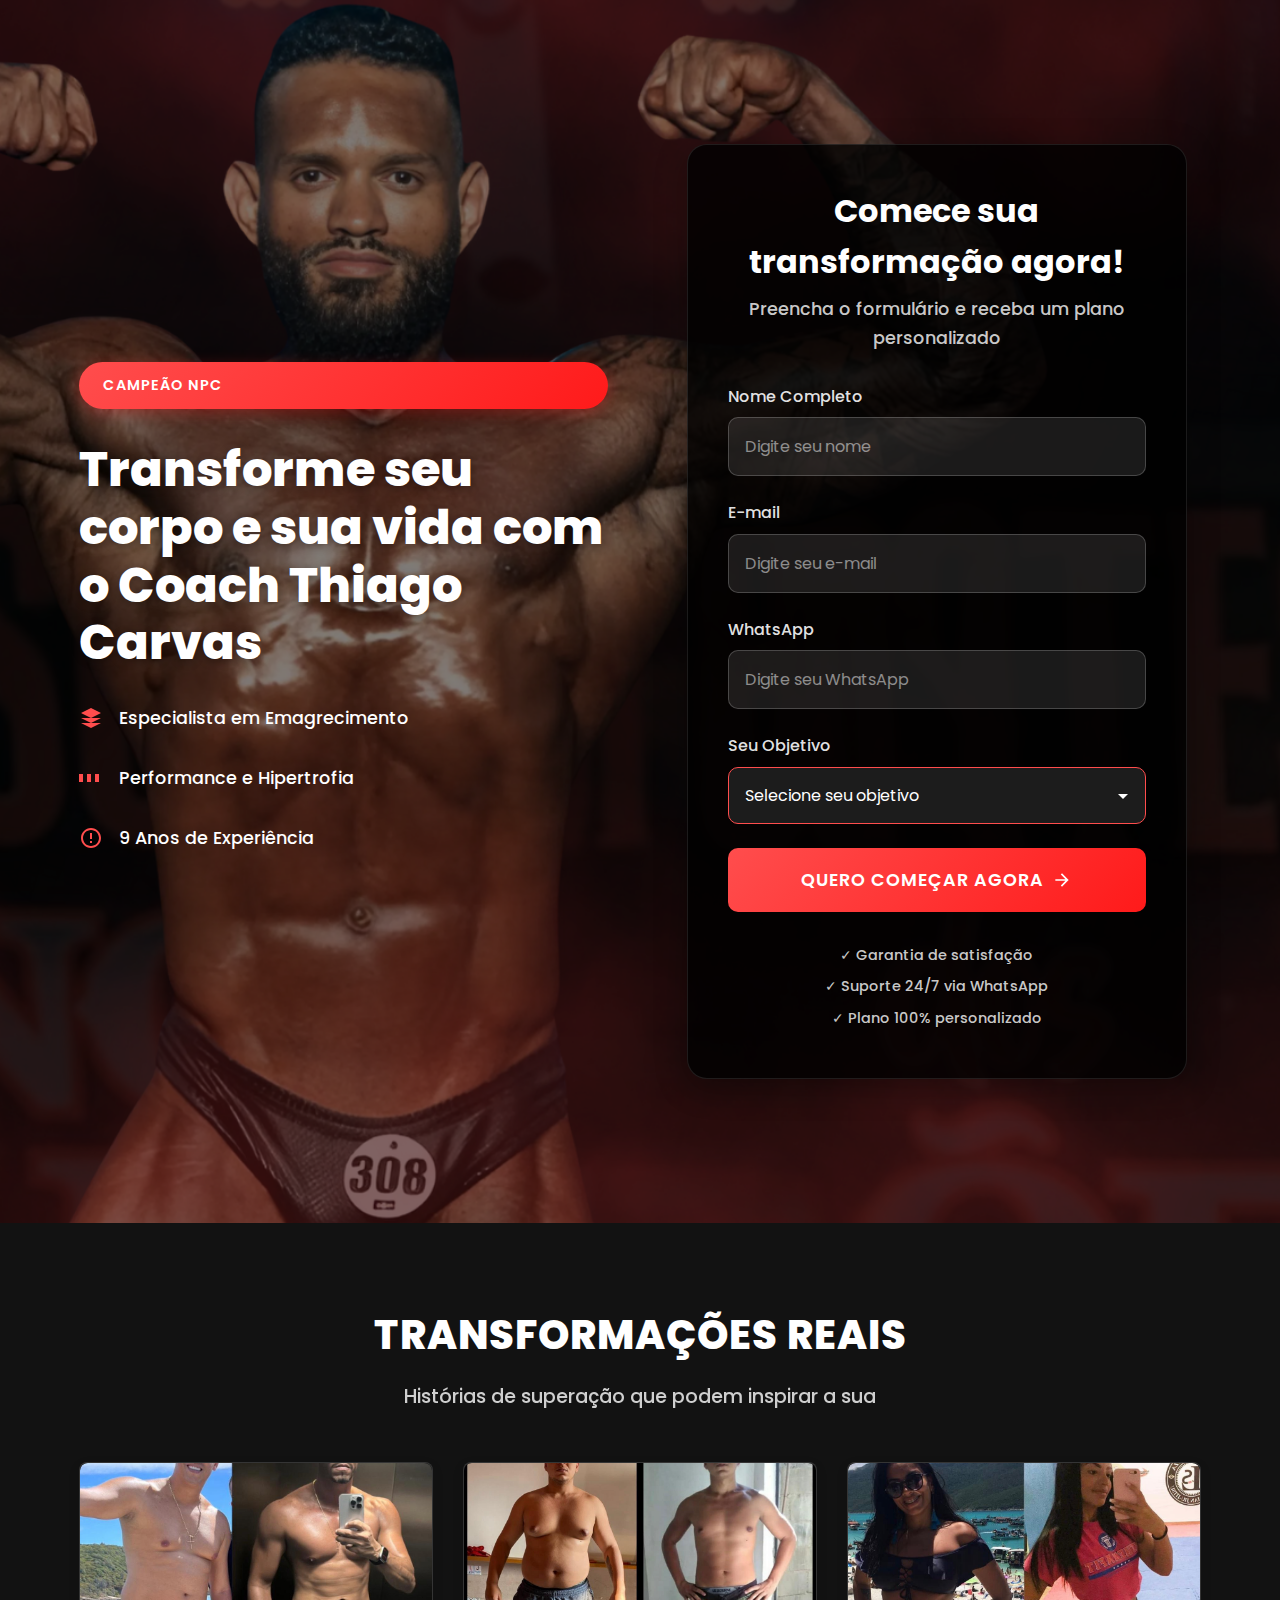
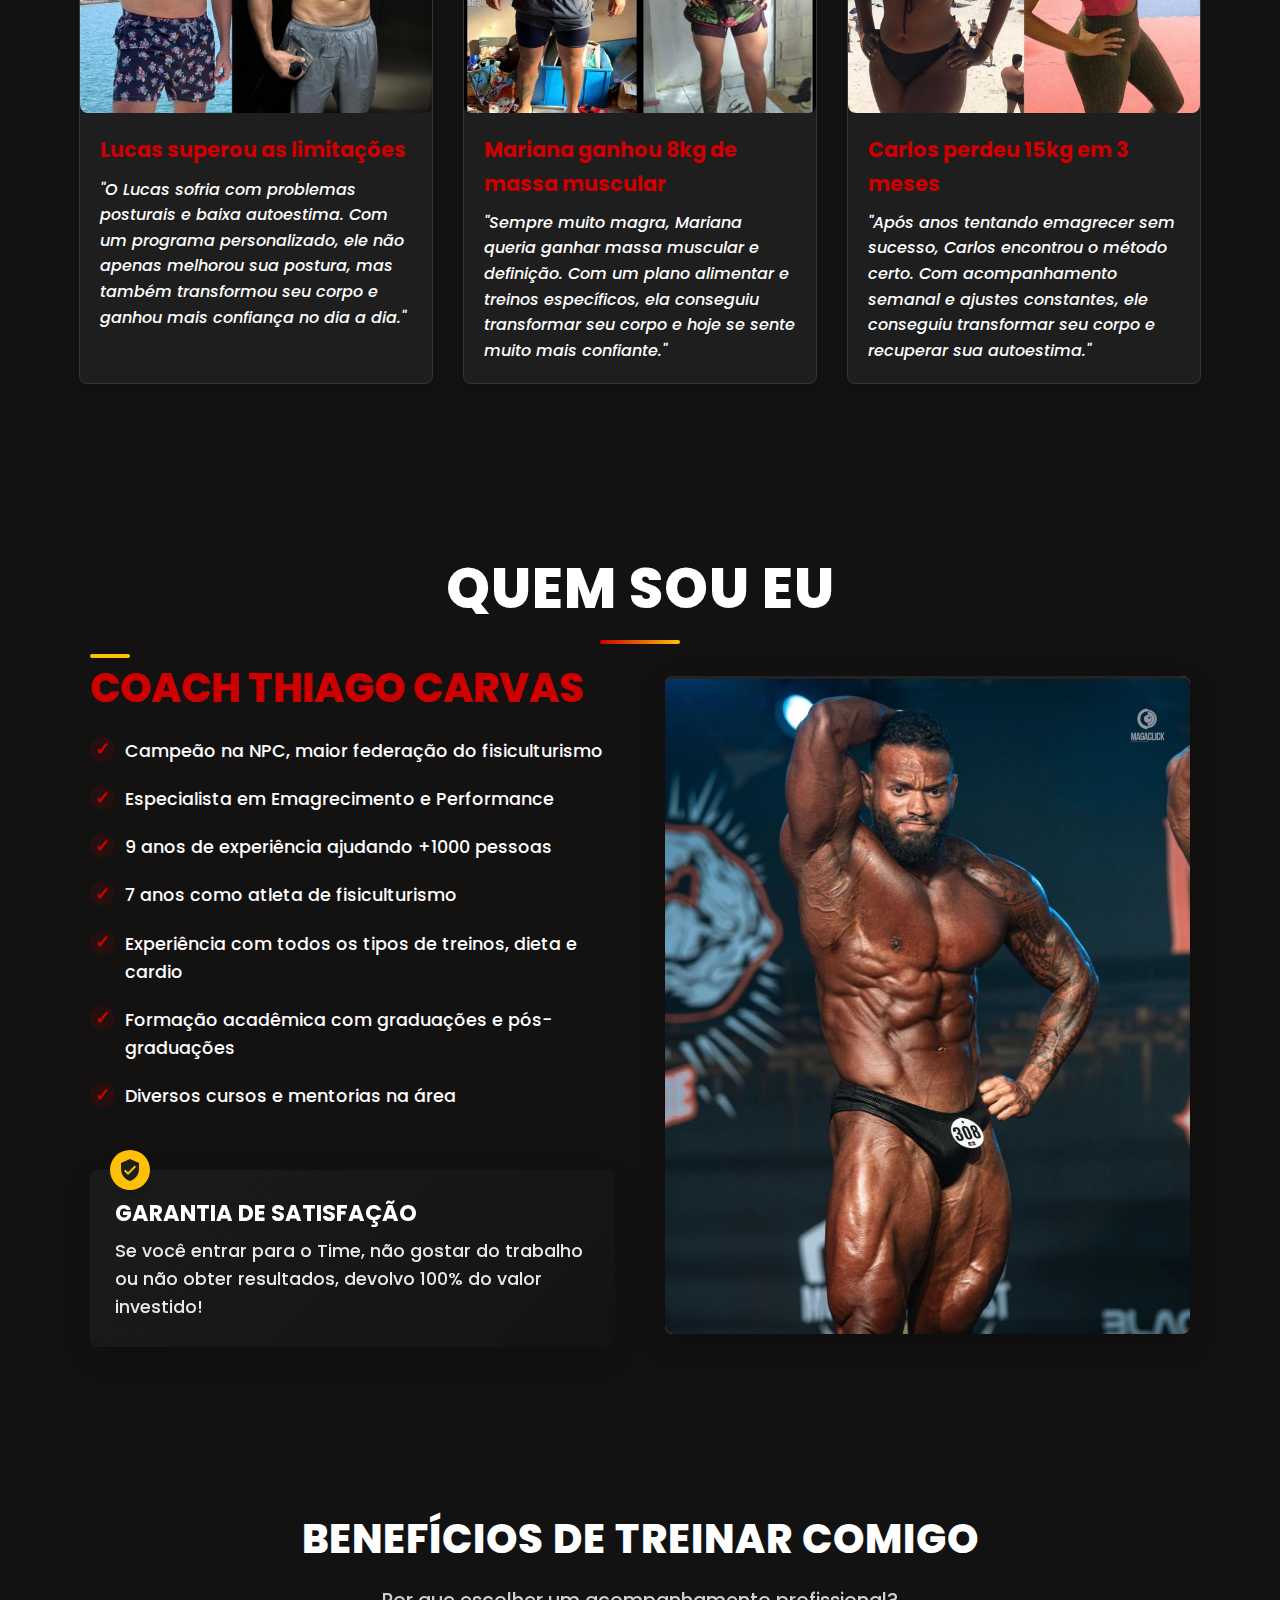
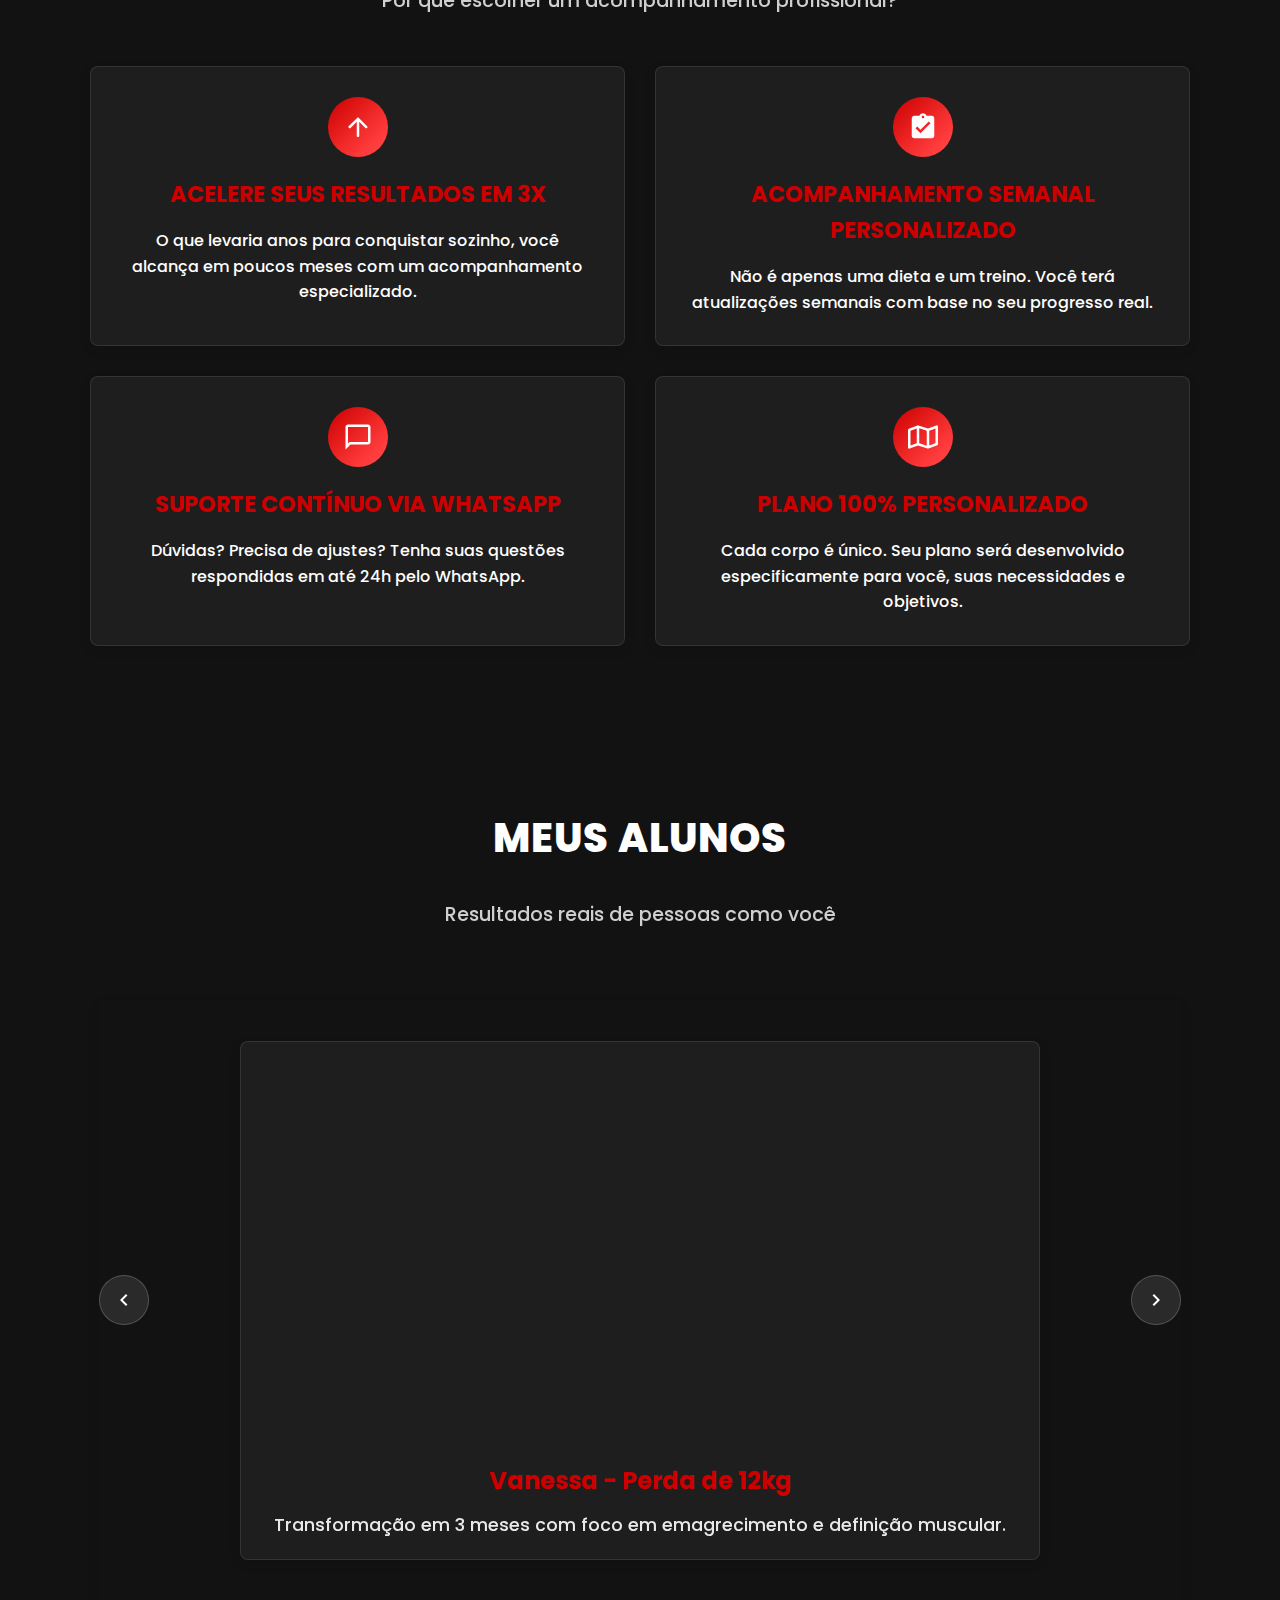
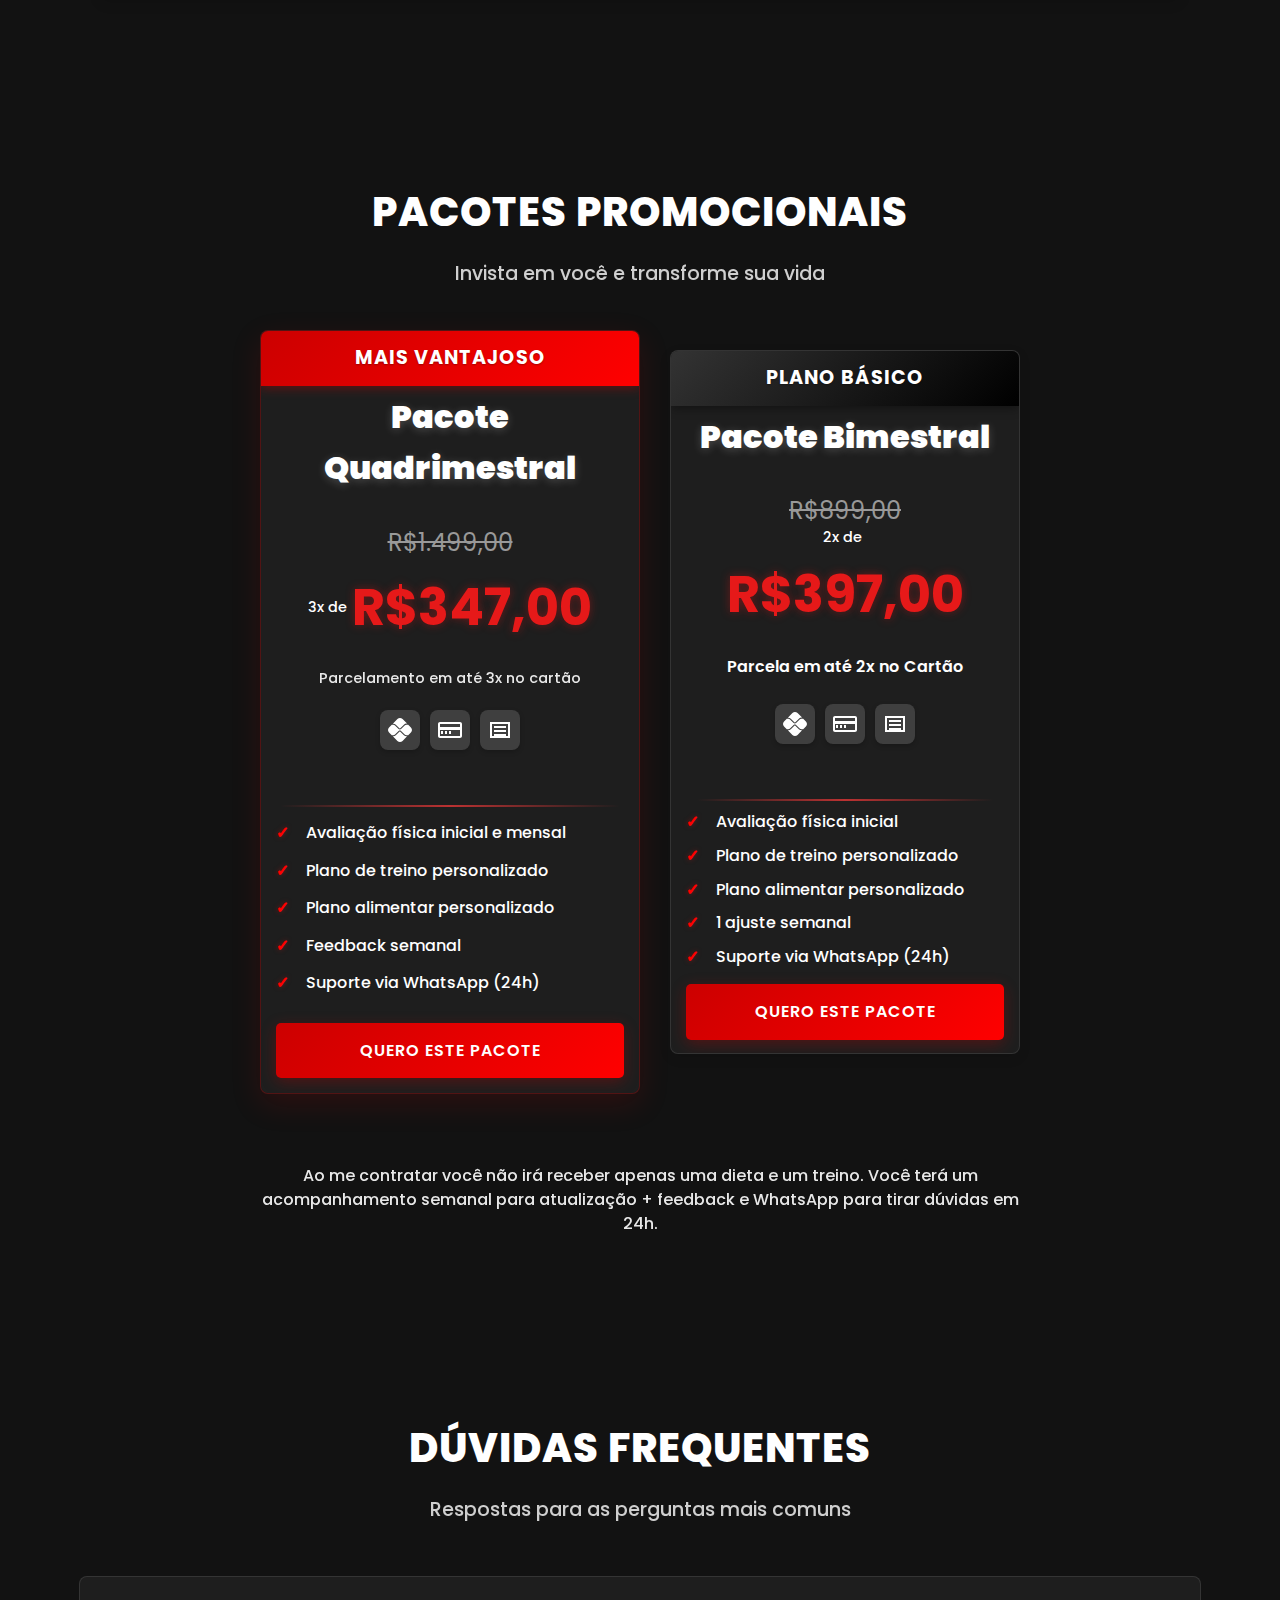
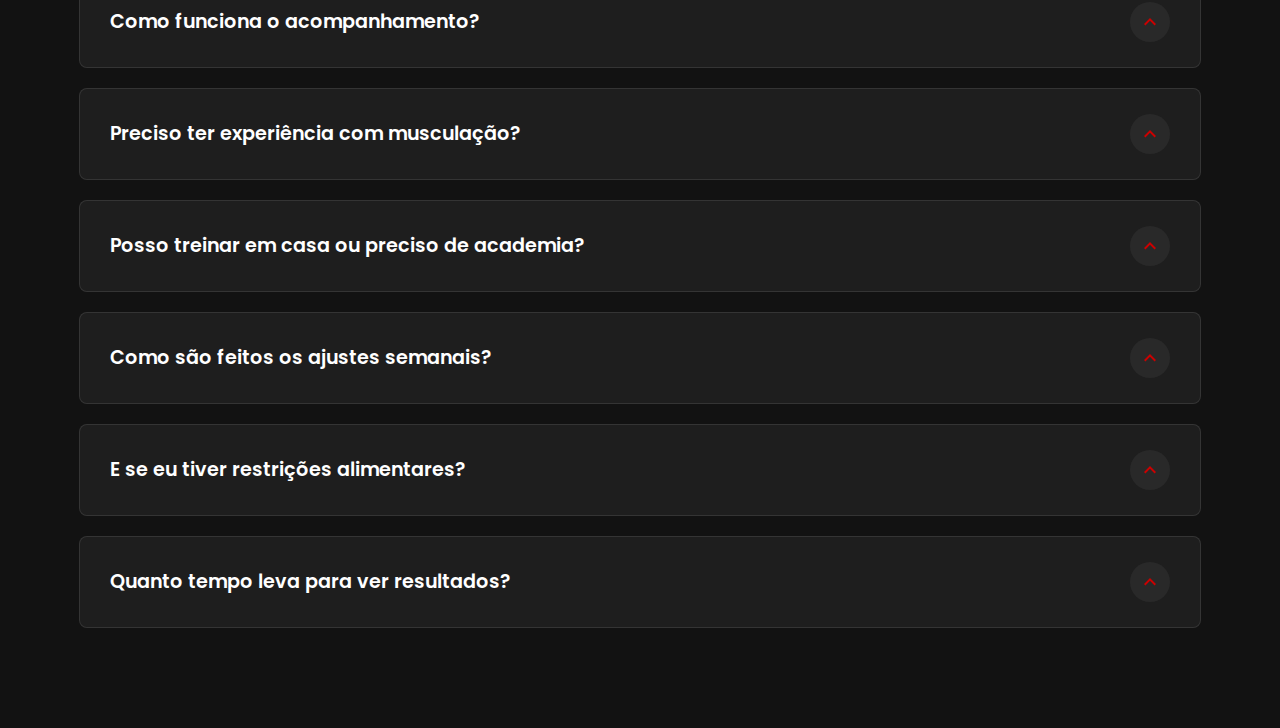
==== index.html @ 88c05992 "site v1" ====
<!DOCTYPE html>
<html lang="pt-BR">
<!-- No head do documento -->
<head>
    <meta charset="UTF-8">
    <meta name="viewport" content="width=device-width, initial-scale=1.0">
    <title>Coach Thiago Carvas - Especialista em Emagrecimento e Performance</title>
    
    <!-- Estilos CSS -->
    <link rel="stylesheet" href="styles/reset.css">
    <link rel="stylesheet" href="styles/global.css">
    <link rel="stylesheet" href="styles/animations.css">
    <link rel="stylesheet" href="styles/banner.css">
    <link rel="stylesheet" href="styles/dores.css">
    <link rel="stylesheet" href="styles/quem-sou.css">
    <link rel="stylesheet" href="styles/beneficios.css">
    <link rel="stylesheet" href="styles/alunos.css">
    <link rel="stylesheet" href="styles/pacotes.css">
    <link rel="stylesheet" href="styles/preco.css">
    <link rel="stylesheet" href="styles/duvidas.css">
    <link rel="stylesheet" href="styles/transformacoes.css">
    
    <!-- Fontes -->
    <link rel="preconnect" href="https://fonts.googleapis.com">
    <link rel="preconnect" href="https://fonts.gstatic.com" crossorigin>
    <link href="https://fonts.googleapis.com/css2?family=Poppins:wght@300;400;500;600;700;800&family=Montserrat:wght@300;400;500;600;700;800&display=swap" rel="stylesheet">
    
    <link rel="preconnect" href="https://fonts.googleapis.com">
    <link rel="preconnect" href="https://fonts.gstatic.com" crossorigin>
    <link href="https://fonts.googleapis.com/css2?family=Montserrat:wght@300;400;500;600;700;800&display=swap" rel="stylesheet">
</head>
<body>
    <!-- Seção Banner -->
    <section id="banner" class="section-banner">
        <div class="banner-overlay"></div>
        <div class="container">
            <div class="banner-content">
                <div class="banner-text">
                    <div class="banner-badge">
                        <span>CAMPEÃO NPC</span>
                    </div>
                    <h1>Transforme seu corpo e sua vida com o Coach Thiago Carvas</h1>
                    <div class="banner-features">
                        <div class="feature-item">
                            <svg xmlns="http://www.w3.org/2000/svg" viewBox="0 0 24 24" fill="currentColor">
                                <path d="M12 2L2 7l10 5 10-5-10-5zM2 17l10 5 10-5M2 12l10 5 10-5"/>
                            </svg>
                            <span>Especialista em Emagrecimento</span>
                        </div>
                        <div class="feature-item">
                            <svg xmlns="http://www.w3.org/2000/svg" viewBox="0 0 24 24" fill="currentColor">
                                <path d="M20 12h-4V8h4v4zm0 4h-4v-4h4v4zm-8-8H8v4h4V8zm0 4H8v4h4v-4zM4 8H0v4h4V8zm0 4H0v4h4v-4z"/>
                            </svg>
                            <span>Performance e Hipertrofia</span>
                        </div>
                        <div class="feature-item">
                            <svg xmlns="http://www.w3.org/2000/svg" viewBox="0 0 24 24" fill="currentColor">
                                <path d="M12 2C6.48 2 2 6.48 2 12s4.48 10 10 10 10-4.48 10-10S17.52 2 12 2zm0 18c-4.41 0-8-3.59-8-8s3.59-8 8-8 8 3.59 8 8-3.59 8-8 8zm-1-13h2v6h-2zm0 8h2v2h-2z"/>
                            </svg>
                            <span>9 Anos de Experiência</span>
                        </div>
                    </div>
                </div>
                <div class="banner-form-container">
                    <div class="banner-form">
                        <div class="form-header">
                            <h2>Comece sua transformação agora!</h2>
                            <p>Preencha o formulário e receba um plano personalizado</p>
                        </div>
                        <form id="lead-form" action="#" method="POST">
                            <div class="form-group">
                                <label for="nome">Nome Completo</label>
                                <input type="text" id="nome" name="nome" placeholder="Digite seu nome" required>
                            </div>
                            <div class="form-group">
                                <label for="email">E-mail</label>
                                <input type="email" id="email" name="email" placeholder="Digite seu e-mail" required>
                            </div>
                            <div class="form-group">
                                <label for="whatsapp">WhatsApp</label>
                                <input type="tel" id="whatsapp" name="whatsapp" placeholder="Digite seu WhatsApp" required>
                            </div>
                            <div class="form-group">
                                <label for="objetivo">Seu Objetivo</label>
                                <select id="objetivo" name="objetivo" required>
                                    <option value="" disabled selected>Selecione seu objetivo</option>
                                    <option value="emagrecimento">Emagrecimento</option>
                                    <option value="hipertrofia">Hipertrofia</option>
                                    <option value="performance">Performance</option>
                                    <option value="saude">Saúde e bem-estar</option>
                                </select>
                            </div>
                            <button type="submit" class="btn-primary">
                                <span>QUERO COMEÇAR AGORA</span>
                                <svg xmlns="http://www.w3.org/2000/svg" viewBox="0 0 24 24" fill="currentColor">
                                    <path d="M12 4l-1.41 1.41L16.17 11H4v2h12.17l-5.58 5.59L12 20l8-8z"/>
                                </svg>
                            </button>
                        </form>
                        <div class="form-footer">
                            <p>✓ Garantia de satisfação</p>
                            <p>✓ Suporte 24/7 via WhatsApp</p>
                            <p>✓ Plano 100% personalizado</p>
                        </div>
                    </div>
                </div>
            </div>
        </div>
    </section>
    <!-- Seção Dores e Desejos -->
    <section id="dores" class="section-dores">
        <div class="container">
            <h2 class="section-title">Transformações Reais</h2>
            <p class="section-subtitle">Histórias de superação que podem inspirar a sua</p>
            
            <div class="historias-container">
                <div class="historia-card">
                    <div class="historia-imagens">
                        <img src="assets/images/aluno-4.jpg" alt="Transformação de aluno" class="img-antes-depois">
                    </div>
                    <div class="historia-texto">
                        <h3>Lucas superou as limitações</h3>
                        <p>"O Lucas sofria com problemas posturais e baixa autoestima. Com um programa personalizado, ele não apenas melhorou sua postura, mas também transformou seu corpo e ganhou mais confiança no dia a dia."</p>
                    </div>
                </div>
                
                <div class="historia-card">
                    <div class="historia-imagens">
                        <img src="assets/images/aluno-5.jpg" alt="Transformação de aluno" class="img-antes-depois">
                    </div>
                    <div class="historia-texto">
                        <h3>Mariana ganhou 8kg de massa muscular</h3>
                        <p>"Sempre muito magra, Mariana queria ganhar massa muscular e definição. Com um plano alimentar e treinos específicos, ela conseguiu transformar seu corpo e hoje se sente muito mais confiante."</p>
                    </div>
                </div>
                
                <div class="historia-card">
                    <div class="historia-imagens">
                        <img src="assets/images/aluno-1.jpg" alt="Transformação de aluno" class="img-antes-depois">
                    </div>
                    <div class="historia-texto">
                        <h3>Carlos perdeu 15kg em 3 meses</h3>
                        <p>"Após anos tentando emagrecer sem sucesso, Carlos encontrou o método certo. Com acompanhamento semanal e ajustes constantes, ele conseguiu transformar seu corpo e recuperar sua autoestima."</p>
                    </div>
                </div>
            </div>
        </div>
    </section>

    <!-- Seção Quem Sou Eu -->
    <section id="quem-sou" class="section-quem-sou">
        <div class="container">
            <h2 class="section-title">Quem Sou Eu</h2>
            <div class="quem-sou-content">
                <div class="quem-sou-texto">
                    <h3>Coach Thiago Carvas</h3>
                    <ul class="credentials-list">
                        <li>Campeão na NPC, maior federação do fisiculturismo</li>
                        <li>Especialista em Emagrecimento e Performance</li>
                        <li>9 anos de experiência ajudando +1000 pessoas</li>
                        <li>7 anos como atleta de fisiculturismo</li>
                        <li>Experiência com todos os tipos de treinos, dieta e cardio</li>
                        <li>Formação acadêmica com graduações e pós-graduações</li>
                        <li>Diversos cursos e mentorias na área</li>
                    </ul>
                    <div class="garantia">
                        <div class="garantia-icon">
                            <svg xmlns="http://www.w3.org/2000/svg" viewBox="0 0 24 24">
                                <path d="M12 1L3 5v6c0 5.55 3.84 10.74 9 12 5.16-1.26 9-6.45 9-12V5l-9-4zm-2 16l-4-4 1.41-1.41L10 14.17l6.59-6.59L18 9l-8 8z"/>
                            </svg>
                        </div>
                        <h3>Garantia de Satisfação</h3>
                        <p>Se você entrar para o Time, não gostar do trabalho ou não obter resultados, devolvo 100% do valor investido!</p>
                    </div>
                </div>
                <div class="quem-sou-imagem">
                    <img src="assets/images/coach-thiago.jpg" alt="Coach Thiago Carvas">
                </div>
            </div>
        </div>
    </section>

    <!-- Seção Benefícios -->
    <section id="beneficios" class="section-beneficios">
        <div class="container">
            <h2 class="section-title">Benefícios de Treinar Comigo</h2>
            <p class="section-subtitle">Por que escolher um acompanhamento profissional?</p>
            
            <div class="beneficios-container">
                <div class="beneficio-card">
                    <div class="beneficio-icon">
                        <svg xmlns="http://www.w3.org/2000/svg" viewBox="0 0 24 24" fill="currentColor">
                            <path d="M13 19V7.83l4.88 4.88c.39.39 1.03.39 1.42 0 .39-.39.39-1.02 0-1.41l-6.59-6.59c-.39-.39-1.02-.39-1.41 0l-6.6 6.58c-.39-.39-.39 1.02 0 1.41.39.39 1.02.39 1.41 0L11 7.83V19c0 .55.45 1 1 1s1-.45 1-1z"/>
                        </svg>
                    </div>
                    <h3>Acelere seus Resultados em 3x</h3>
                    <p>O que levaria anos para conquistar sozinho, você alcança em poucos meses com um acompanhamento especializado.</p>
                </div>
                
                <div class="beneficio-card">
                    <div class="beneficio-icon">
                        <svg xmlns="http://www.w3.org/2000/svg" viewBox="0 0 24 24" fill="currentColor">
                            <path d="M19 3h-4.18C14.4 1.84 13.3 1 12 1s-2.4.84-2.82 2H5c-1.1 0-2 .9-2 2v14c0 1.1.9 2 2 2h14c1.1 0 2-.9 2-2V5c0-1.1-.9-2-2-2zm-7 0c.55 0 1 .45 1 1s-.45 1-1 1-1-.45-1-1 .45-1 1-1zm-2 14l-4-4 1.41-1.41L10 14.17l6.59-6.59L18 9l-8 8z"/>
                        </svg>
                    </div>
                    <h3>Acompanhamento Semanal Personalizado</h3>
                    <p>Não é apenas uma dieta e um treino. Você terá atualizações semanais com base no seu progresso real.</p>
                </div>
                
                <div class="beneficio-card">
                    <div class="beneficio-icon">
                        <svg xmlns="http://www.w3.org/2000/svg" viewBox="0 0 24 24" fill="currentColor">
                            <path d="M20 2H4c-1.1 0-2 .9-2 2v18l4-4h14c1.1 0 2-.9 2-2V4c0-1.1-.9-2-2-2zm0 14H5.17L4 17.17V4h16v12z"/>
                        </svg>
                    </div>
                    <h3>Suporte Contínuo via WhatsApp</h3>
                    <p>Dúvidas? Precisa de ajustes? Tenha suas questões respondidas em até 24h pelo WhatsApp.</p>
                </div>
                
                <div class="beneficio-card">

                    <div class="beneficio-icon">
                        <svg xmlns="http://www.w3.org/2000/svg" viewBox="0 0 576 512" fill="currentColor">
                            <path d="M565.6 36.2C572.1 40.7 576 48.1 576 56l0 336c0 10-6.2 18.9-15.5 22.4l-168 64c-5.2 2-10.9 2.1-16.1 .3L192.5 417.5l-160 61c-7.4 2.8-15.7 1.8-22.2-2.7S0 463.9 0 456L0 120c0-10 6.1-18.9 15.5-22.4l168-64c5.2-2 10.9-2.1 16.1-.3L383.5 94.5l160-61c7.4-2.8 15.7-1.8 22.2 2.7zM48 136.5l0 284.6 120-45.7 0-284.6L48 136.5zM360 422.7l0-285.4-144-48 0 285.4 144 48zm48-1.5l120-45.7 0-284.6L408 136.5l0 284.6z"/>
                        </svg>
                    </div>
                    <h3>Plano 100% Personalizado</h3>
                    <p>Cada corpo é único. Seu plano será desenvolvido especificamente para você, suas necessidades e objetivos.</p>
                </div>
            </div>
        </div>
    </section>

    <!-- Seção Meus Alunos (Carrossel) -->
    <section id="alunos" class="section-alunos">
        <div class="container">
            <h2 class="section-title">Meus Alunos</h2>
            <p class="section-subtitle">Resultados reais de pessoas como você</p>
            
            <div class="carousel-container">
                <div class="carousel-wrapper">
                    <div class="carousel-track" id="carousel-track">
                        <!-- Slides do carrossel -->
                        <div class="carousel-slide">
                            <div class="transformation-card">
                                <img src="assets/images/antesdepois01.jpg" alt="Antes e depois de aluno" loading="lazy" draggable="false">
                                <div class="transformation-details">
                                    <h3>Vanessa - Perda de 12kg</h3>
                                    <p>Transformação em 3 meses com foco em emagrecimento e definição muscular.</p>
                                </div>
                            </div>
                        </div>
                        <div class="carousel-slide">
                            <div class="transformation-card">
                                <img src="assets/images/antesdepois02.jpg" alt="Antes e depois de aluno" loading="lazy" draggable="false">
                                <div class="transformation-details">
                                    <h3>Carlos - Ganho de massa</h3>
                                    <p>Ganho de 5kg de massa muscular e redução de percentual de gordura em 4 meses.</p>
                                </div>
                            </div>
                        </div>
                        <div class="carousel-slide">
                            <div class="transformation-card">
                                <img src="assets/images/antesdepois04.jpg" alt="Antes e depois de aluno" loading="lazy" draggable="false">
                                <div class="transformation-details">
                                    <h3>Mariana - Definição</h3>
                                    <p>Foco em definição muscular e melhora de performance em 3 meses de treino.</p>
                                </div>
                            </div>
                        </div>
                        <div class="carousel-slide">
                            <div class="transformation-card">
                                <img src="assets/images/antesdepois07.jpg" alt="Antes e depois de aluno" loading="lazy" draggable="false">
                                <div class="transformation-details">
                                    <h3>João - Emagrecimento</h3>
                                    <p>Perda de 15kg e melhora significativa na qualidade de vida em 5 meses.</p>
                                </div>
                            </div>
                        </div>
                        <div class="carousel-slide">
                            <div class="transformation-card">
                                <img src="assets/images/antesdepois08.jpg" alt="Antes e depois de aluno" loading="lazy" draggable="false">
                                <div class="transformation-details">
                                    <h3>Patricia - Hipertrofia</h3>
                                    <p>Ganho de 8kg de massa muscular e transformação corporal em 6 meses.</p>
                                </div>
                            </div>
                        </div>
                        <div class="carousel-slide">
                            <div class="transformation-card">
                                <img src="assets/images/antesdepois10.jpg" alt="Antes e depois de aluno" loading="lazy" draggable="false">
                                <div class="transformation-details">
                                    <h3>Roberto - Tonificação</h3>
                                    <p>Tonificação muscular e perda de 7% de gordura corporal em 4 meses.</p>
                                </div>
                            </div>
                        </div>
                    </div>
                </div>
                <div class="carousel-controls">
                    <button id="prev-btn" class="carousel-btn prev-btn" aria-label="Slide anterior">
                        <svg xmlns="http://www.w3.org/2000/svg" viewBox="0 0 24 24" fill="currentColor">
                            <path d="M15.41 7.41L14 6l-6 6 6 6 1.41-1.41L10.83 12z"/>
                        </svg>
                    </button>
                    <button id="next-btn" class="carousel-btn next-btn" aria-label="Próximo slide">
                        <svg xmlns="http://www.w3.org/2000/svg" viewBox="0 0 24 24" fill="currentColor">
                            <path d="M10 6L8.59 7.41 13.17 12l-4.58 4.59L10 18l6-6z"/>
                        </svg>
                    </button>
                </div>
            </div>
        </div>
    </section>

    <!-- Seção Pacotes Promocionais -->
    <section id="pacotes" class="section-pacotes">
        <div class="container">
            <h2 class="section-title">Pacotes Promocionais</h2>
            <p class="section-subtitle">Invista em você e transforme sua vida</p>
            <div class="pacotes-container">
                <div class="pacote-card mensal">
                    <div class="pacote-tag basico">PLANO BÁSICO</div>
                    <div class="pacote-header">
                        <h3>Pacote Bimestral</h3>
                        <div class="pacote-preco">
                            <span class="preco-antigo">R$899,00</span>
                            <div class="preco-parcela-prefixo">2x de</div>
                            <span class="preco-atual">R$397,00</span>
                            <span class="somente-vista">Parcela em até 2x no Cartão</span>
                            <div class="pagamento-opcoes">
                                <div class="pagamento-icone" title="PIX">
                                    <svg xmlns="http://www.w3.org/2000/svg" viewBox="0 0 512 512" width="24" height="24" fill="#ffffff">
                                        <path d="M242.4 292.5C247.8 287.1 257.1 287.1 262.5 292.5L339.5 369.5C353.7 383.7 372.6 391.5 392.6 391.5H407.7L310.6 488.6C280.3 518.1 231.1 518.1 200.8 488.6L103.3 391.2H112.6C132.6 391.2 151.5 383.4 165.7 369.2L242.4 292.5zM262.5 218.9C256.1 224.4 247.9 224.5 242.4 218.9L165.7 142.2C151.5 127.1 132.6 120.2 112.6 120.2H103.3L200.7 22.8C231.1-7.6 280.3-7.6 310.6 22.8L407.8 119.9H392.6C372.6 119.9 353.7 127.7 339.5 141.9L262.5 218.9zM112.6 142.7C126.4 142.7 139.1 148.3 149.7 158.1L226.4 234.8C233.6 241.1 243 245.6 252.5 245.6C261.9 245.6 271.3 241.1 278.5 234.8L355.5 157.8C365.3 148.1 378.8 142.5 392.6 142.5H430.3L488.6 200.8C518.9 231.1 518.9 280.3 488.6 310.6L430.3 368.9H392.6C378.8 368.9 365.3 363.3 355.5 353.5L278.5 276.5C264.6 262.6 240.3 262.6 226.4 276.6L149.7 353.2C139.1 363 126.4 368.6 112.6 368.6H80.8L22.8 310.6C-7.6 280.3-7.6 231.1 22.8 200.8L80.8 142.7H112.6z"/>
                                    </svg>
                                </div>
                                <div class="pagamento-icone" title="Cartão de Crédito">
                                    <svg xmlns="http://www.w3.org/2000/svg" viewBox="0 0 24 24" width="24" height="24" fill="#ffffff">
                                        <path d="M22 4H2C0.9 4 0 4.9 0 6V18C0 19.1 0.9 20 2 20H22C23.1 20 24 19.1 24 18V6C24 4.9 23.1 4 22 4ZM22 18H2V12H22V18ZM22 9H2V6H22V9Z"/>
                                        <rect x="3" y="13" width="2" height="3"/>
                                        <rect x="7" y="13" width="2" height="3"/>
                                        <rect x="11" y="13" width="2" height="3"/>
                                    </svg>
                                </div>
                                <div class="pagamento-icone" title="Boleto">
                                    <svg xmlns="http://www.w3.org/2000/svg" viewBox="0 0 24 24" width="24" height="24" fill="#ffffff">
                                        <path d="M2 4v16h20V4H2zm18 14H4V6h16v12zM6 8v2h12V8H6zm0 4v2h12v-2H6zm0 4v2h12v-2H6z"/>
                                    </svg>
                                </div>
                            </div>
                        </div>
                    </div>
                    <div class="pacote-content">
                        <!-- Removendo a seção duplicada de ícones de pagamento -->
                        
                        <ul class="pacote-beneficios">
                            <li>Avaliação física inicial</li>
                            <li>Plano de treino personalizado</li>
                            <li>Plano alimentar personalizado</li>
                            <li>1 ajuste semanal</li>
                            <li>Suporte via WhatsApp (24h)</li>
                        </ul>
                        <a href="#banner" class="btn btn-trimestral">QUERO ESTE PACOTE</a>
                    </div>
                </div>
                <div class="pacote-card destaque">
                    <div class="pacote-tag">Mais vantajoso</div>
                    <div class="pacote-header">
                        <h3>Pacote Quadrimestral</h3>
                        <div class="pacote-preco">
                            <span class="preco-antigo">R$1.499,00</span>
                            <div class="preco-atual-container">
                                <div class="preco-parcela-prefixo">3x de</div>
                                <span class="preco-atual">R$347,00</span>
                            </div>
                            <span class="parcelamento">Parcelamento em até 3x no cartão</span>
                            <div class="pagamento-opcoes">
                                <div class="pagamento-icone" title="PIX">
                                    <svg xmlns="http://www.w3.org/2000/svg" viewBox="0 0 512 512" width="24" height="24" fill="#ffffff">
                                        <path d="M242.4 292.5C247.8 287.1 257.1 287.1 262.5 292.5L339.5 369.5C353.7 383.7 372.6 391.5 392.6 391.5H407.7L310.6 488.6C280.3 518.1 231.1 518.1 200.8 488.6L103.3 391.2H112.6C132.6 391.2 151.5 383.4 165.7 369.2L242.4 292.5zM262.5 218.9C256.1 224.4 247.9 224.5 242.4 218.9L165.7 142.2C151.5 127.1 132.6 120.2 112.6 120.2H103.3L200.7 22.8C231.1-7.6 280.3-7.6 310.6 22.8L407.8 119.9H392.6C372.6 119.9 353.7 127.7 339.5 141.9L262.5 218.9zM112.6 142.7C126.4 142.7 139.1 148.3 149.7 158.1L226.4 234.8C233.6 241.1 243 245.6 252.5 245.6C261.9 245.6 271.3 241.1 278.5 234.8L355.5 157.8C365.3 148.1 378.8 142.5 392.6 142.5H430.3L488.6 200.8C518.9 231.1 518.9 280.3 488.6 310.6L430.3 368.9H392.6C378.8 368.9 365.3 363.3 355.5 353.5L278.5 276.5C264.6 262.6 240.3 262.6 226.4 276.6L149.7 353.2C139.1 363 126.4 368.6 112.6 368.6H80.8L22.8 310.6C-7.6 280.3-7.6 231.1 22.8 200.8L80.8 142.7H112.6z"/>
                                    </svg>
                                </div>
                                <div class="pagamento-icone" title="Cartão de Crédito">
                                    <svg xmlns="http://www.w3.org/2000/svg" viewBox="0 0 24 24" width="24" height="24" fill="#ffffff">
                                        <path d="M22 4H2C0.9 4 0 4.9 0 6V18C0 19.1 0.9 20 2 20H22C23.1 20 24 19.1 24 18V6C24 4.9 23.1 4 22 4ZM22 18H2V12H22V18ZM22 9H2V6H22V9Z"/>
                                        <rect x="3" y="13" width="2" height="3"/>
                                        <rect x="7" y="13" width="2" height="3"/>
                                        <rect x="11" y="13" width="2" height="3"/>
                                    </svg>
                                </div>
                                <div class="pagamento-icone" title="Boleto">
                                    <svg xmlns="http://www.w3.org/2000/svg" viewBox="0 0 24 24" width="24" height="24" fill="#ffffff">
                                        <path d="M2 4v16h20V4H2zm18 14H4V6h16v12zM6 8v2h12V8H6zm0 4v2h12v-2H6zm0 4v2h12v-2H6z"/>
                                    </svg>
                                </div>
                            </div>
                        </div>
                    </div>
                    <div class="pacote-content">
                        <ul class="pacote-beneficios">
                            <li>Avaliação física inicial e mensal</li>
                            <li>Plano de treino personalizado</li>
                            <li>Plano alimentar personalizado</li>
                            <li>Feedback semanal</li>
                            <li>Suporte via WhatsApp (24h)</li>
                        </ul>
                        <a href="#banner" class="btn btn-trimestral">QUERO ESTE PACOTE</a>
                    </div>
                </div>
            </div>
            <div class="pacote-info">
                <p>Ao me contratar você não irá receber apenas uma dieta e um treino. Você terá um acompanhamento semanal para atualização + feedback e WhatsApp para tirar dúvidas em 24h.</p>
            </div>
            
        </div>
    </section>

    <!-- Seção Dúvidas Frequentes -->
    <section id="duvidas" class="section-duvidas">
        <div class="container">
            <h2 class="section-title">Dúvidas Frequentes</h2>
            <p class="section-subtitle">Respostas para as perguntas mais comuns</p>
            
            <div class="duvidas-container">
                    <div class="duvida-item">
                        <div class="duvida-pergunta">
                            <h3>Como funciona o acompanhamento?</h3>
                            <span class="duvida-toggle">
                                <svg xmlns="http://www.w3.org/2000/svg" viewBox="0 0 24 24" fill="currentColor">
                                    <path d="M12 8l-6 6 1.41 1.41L12 10.83l4.59 4.58L18 14z"/>
                                </svg>
                            </span>
                        </div>
                        <div class="duvida-resposta">
                            <p>O acompanhamento é feito de forma online. Após a contratação, você receberá um formulário detalhado para preenchimento. Com base nas suas informações, desenvolverei um plano personalizado de treino e alimentação. Semanalmente, faremos ajustes conforme seu progresso e você terá suporte via WhatsApp para tirar dúvidas a qualquer momento.</p>
                        </div>
                    </div>
                    
                    <div class="duvida-item">
                        <div class="duvida-pergunta">
                            <h3>Preciso ter experiência com musculação?</h3>
                            <span class="duvida-toggle">
                                <svg xmlns="http://www.w3.org/2000/svg" viewBox="0 0 24 24" fill="currentColor">
                                    <path d="M12 8l-6 6 1.41 1.41L12 10.83l4.59 4.58L18 14z"/>
                                </svg>
                            </span>
                        </div>
                        <div class="duvida-resposta">
                            <p>Não é necessário ter experiência prévia com musculação. O plano será adaptado ao seu nível de experiência. Se você for iniciante, receberá orientações detalhadas sobre a execução dos exercícios, incluindo vídeos explicativos quando necessário.</p>
                        </div>
                    </div>
                    
                    <div class="duvida-item">
                        <div class="duvida-pergunta">
                            <h3>Posso treinar em casa ou preciso de academia?</h3>
                            <span class="duvida-toggle">
                                <svg xmlns="http://www.w3.org/2000/svg" viewBox="0 0 24 24" fill="currentColor">
                                    <path d="M12 8l-6 6 1.41 1.41L12 10.83l4.59 4.58L18 14z"/>
                                </svg>
                            </span>
                        </div>
                        <div class="duvida-resposta">
                            <p>Os planos podem ser adaptados para treinos em casa ou na academia, dependendo dos equipamentos que você tem disponíveis. No entanto, para resultados ótimos, recomendo acesso a uma academia com equipamentos básicos de musculação.</p>
                        </div>
                    </div>
                    
                    <div class="duvida-item">
                        <div class="duvida-pergunta">
                            <h3>Como são feitos os ajustes semanais?</h3>
                            <span class="duvida-toggle">
                                <svg xmlns="http://www.w3.org/2000/svg" viewBox="0 0 24 24" fill="currentColor">
                                    <path d="M12 8l-6 6 1.41 1.41L12 10.83l4.59 4.58L18 14z"/>
                                </svg>
                            </span>
                        </div>
                        <div class="duvida-resposta">
                            <p>Semanalmente, você enviará fotos do seu progresso e preencherá um formulário de feedback sobre como se sentiu com o treino e a alimentação. Com base nessas informações, farei os ajustes necessários para garantir que você continue progredindo de forma constante.</p>
                        </div>
                    </div>
                    
                    <div class="duvida-item">
                        <div class="duvida-pergunta">
                            <h3>E se eu tiver restrições alimentares?</h3>
                            <span class="duvida-toggle">
                                <svg xmlns="http://www.w3.org/2000/svg" viewBox="0 0 24 24" fill="currentColor">
                                    <path d="M12 8l-6 6 1.41 1.41L12 10.83l4.59 4.58L18 14z"/>
                                </svg>
                            </span>
                        </div>
                        <div class="duvida-resposta">
                            <p>Todas as restrições alimentares são consideradas no desenvolvimento do seu plano alimentar. Seja por alergias, intolerâncias, preferências pessoais ou escolhas como vegetarianismo/veganismo, seu plano será totalmente adaptado às suas necessidades.</p>
                        </div>
                    </div>
                    
                    <div class="duvida-item">
                        <div class="duvida-pergunta">
                            <h3>Quanto tempo leva para ver resultados?</h3>
                            <span class="duvida-toggle">
                                <svg xmlns="http://www.w3.org/2000/svg" viewBox="0 0 24 24" fill="currentColor">
                                    <path d="M12 8l-6 6 1.41 1.41L12 10.83l4.59 4.58L18 14z"/>
                                </svg>
                            </span>
                        </div>
                        <div class="duvida-resposta">
                            <p>Os resultados variam de pessoa para pessoa, mas a maioria dos alunos começa a notar mudanças nas primeiras 2-3 semanas. Resultados mais significativos geralmente são visíveis após 4-8 semanas de comprometimento com o plano. O importante é a consistência e seguir as orientações corretamente.</p>
                        </div>
                    </div>
                </div>
            </div>
        </div>
    </section>

    <!-- Scripts JS -->
    <script src="scripts/accordion.js"></script>
    <script src="scripts/carousel.js"></script>
    <script src="scripts/duvidas.js"></script>
    <script src="scripts/form.js"></script>
    <script src="scripts/scroll-animation.js"></script>
    <script src="scripts/pacote-animation.js"></script>
</body>
</html>
---- styles/global.css ----
/* Variáveis globais */
:root {
    --primary-color: #cc0000;
    --secondary-color: #1e1e1e;
    --accent-color: #ffc107;
    --text-color: #333333;
    --light-text: #ffffff;
    --light-bg: #f8f8f8;
    --dark-bg: #121212;
    --border-radius: 8px;
    --box-shadow: 0 4px 12px rgba(0, 0, 0, 0.1);
    --transition: all 0.3s ease;
}

body {
    color: var(--text-color);
    line-height: 1.6;
    font-weight: 500; /* Aumentando o peso da fonte */
    background-color: var(--dark-bg);
    font-family: 'Poppins', 'Montserrat', sans-serif; /* Alterando para uma fonte mais legível */
}

.container {
    max-width: 1200px; /* Increasing from default size */
    width: 90%; /* Using percentage for better responsiveness */
    margin: 0 auto;
    padding: 0 15px;
}

@media (max-width: 768px) {
    .container {
        width: 95%; /* Slightly wider on mobile */
        padding: 0 10px;
    }
}
section {
    padding: 80px 0;
    background-color: var(--dark-bg);
}

.section-title {
    font-size: 2.5rem;
    font-weight: 800; /* Fonte mais grossa */
    text-align: center;
    margin-bottom: 15px;
    color: var(--light-text);
    text-transform: uppercase; /* Deixando em maiúsculas para destaque */
    letter-spacing: 1px;
}

.section-subtitle {
    font-size: 1.2rem;
    text-align: center;
    margin-bottom: 50px;
    color: var(--light-text);
    opacity: 0.8;
    font-weight: 500; /* Fonte mais grossa */
}

.btn-primary {
    display: inline-block;
    background-color: var(--primary-color);
    color: var(--light-text);
    padding: 12px 24px;
    border-radius: var(--border-radius);
    font-weight: 600;
    text-transform: uppercase;
    letter-spacing: 1px;
    transition: var(--transition);
    text-align: center;
}

.btn-primary:hover {
    background-color: #a00000;
    transform: translateY(-2px);
    box-shadow: 0 6px 12px rgba(204, 0, 0, 0.3);
}

/* Responsividade */
@media (max-width: 768px) {
    section {
        padding: 60px 0;
    }
    
    .section-title {
        font-size: 2rem;
    }
    
    .section-subtitle {
        font-size: 1rem;
        margin-bottom: 30px;
    }
}

@media (max-width: 480px) {
    section {
        padding: 40px 0;
    }
    
    .section-title {
        font-size: 1.8rem;
    }
}

/* Imagens de antes e depois */
.img-antes-depois.vanessa {
    background-image: url('../assets/images/antesdepois01.jpg');
}

.img-antes-depois.carlos {
    background-image: url('../assets/images/antesdepois02.jpg');
}

.img-antes-depois.mariana {
    background-image: url('../assets/images/antesdepois04.jpg');
}

.img-antes-depois.joao {
    background-image: url('../assets/images/antesdepois07.jpg');
}

.img-antes-depois.patricia {
    background-image: url('../assets/images/antesdepois08.jpg');
}

.img-antes-depois.roberto {
    background-image: url('../assets/images/antesdepois10.jpg');
}

/* Estilo base para imagens antes/depois */
.img-antes-depois {
    width: 100%;
    height: 300px;
    background-size: cover;
    background-position: center;
    border-radius: var(--border-radius);
    box-shadow: var(--box-shadow);
    transition: var(--transition);
}
---- styles/animations.css ----
/* ======================================================
 * ANIMAÇÕES PERSONALIZADAS
 * ====================================================== */

/* Animação de acender lâmpada - transição suave para amarelo */
@keyframes lightBulbOn {
    0% {
        color: var(--light-text);
        text-shadow: none;
    }
    20% {
        color: rgba(255, 215, 0, 0.3);
        text-shadow: 0 0 2px rgba(255, 215, 0, 0.2);
    }
    40% {
        color: rgba(255, 215, 0, 0.5);
        text-shadow: 0 0 4px rgba(255, 215, 0, 0.3);
    }
    60% {
        color: rgba(255, 215, 0, 0.7);
        text-shadow: 0 0 6px rgba(255, 215, 0, 0.4);
    }
    80% {
        color: rgba(255, 215, 0, 0.9);
        text-shadow: 0 0 8px rgba(255, 215, 0, 0.6);
    }
    100% {
        color: #FFD700; /* Gold/yellow color */
        text-shadow: 0 0 10px rgba(255, 215, 0, 0.7);
    }
}

/* Classe para aplicar a animação */
.light-up {
    animation: lightBulbOn 1.5s ease-in-out forwards;
}

/* Variações de tempo para diferentes elementos */
.light-up-slow {
    animation: lightBulbOn 2.5s ease-in-out forwards;
}

.light-up-fast {
    animation: lightBulbOn 0.8s ease-in-out forwards;
}

/* Animação para texto com brilho pulsante após acender */
@keyframes glowPulse {
    0% {
        text-shadow: 0 0 10px rgba(255, 215, 0, 0.7);
    }
    50% {
        text-shadow: 0 0 15px rgba(255, 215, 0, 0.9);
    }
    100% {
        text-shadow: 0 0 10px rgba(255, 215, 0, 0.7);
    }
}

.glow-pulse {
    animation: lightBulbOn 1.5s ease-in-out forwards, 
               glowPulse 2s ease-in-out infinite 1.5s;
}
---- styles/banner.css ----
.section-banner {
    position: relative;
    min-height: 100vh;
    background: url('../assets/images/Banner.png') no-repeat center center;
    background-size: cover;
    color: #ffffff;
    overflow: hidden;
}

.banner-overlay {
    position: absolute;
    top: 0;
    left: 0;
    width: 100%;
    height: 100%;
    background: rgba(0, 0, 0, 0.5);
    z-index: 1;
}

.banner-content {
    position: relative;
    z-index: 2;
    display: grid;
    grid-template-columns: 1fr 1fr;
    gap: 4rem;
    padding: 4rem 0;
    max-width: 1400px;
    margin: 0 auto;
}

.banner-text {
    display: flex;
    flex-direction: column;
    justify-content: center;
    gap: 2rem;
}

.banner-badge {
    display: inline-block;
    background: linear-gradient(135deg, #ff4d4d 0%, #ff1a1a 100%);
    padding: 0.75rem 1.5rem;
    border-radius: 50px;
    font-weight: 600;
    font-size: 0.9rem;
    text-transform: uppercase;
    letter-spacing: 1px;
    box-shadow: 0 4px 15px rgba(255, 26, 26, 0.3);
}

.banner-text h1 {
    font-size: 3rem;
    line-height: 1.2;
    font-weight: 800;
    margin: 0;
    color: #ffffff;
    text-shadow: 0 2px 10px rgba(0, 0, 0, 0.3);
}

.banner-features {
    display: flex;
    flex-direction: column;
    gap: 1.5rem;
}

.feature-item {
    display: flex;
    align-items: center;
    gap: 1rem;
    font-size: 1.1rem;
    color: #ffffff;
    margin-bottom: 0.5rem;
    width: 100%;
    white-space: nowrap;
}

.feature-item svg {
    width: 24px;
    height: 24px;
    min-width: 24px;
    color: #ff4d4d;
}

.feature-item span {
    display: inline-block;
    width: 100%;
    white-space: nowrap;
}

.banner-form-container {
    display: flex;
    align-items: center;
    justify-content: center;
}

.banner-form {
    background: rgba(0, 0, 0, 0.8);
    border-radius: 20px;
    padding: 2.5rem;
    width: 100%;
    max-width: 500px;
    box-shadow: 0 8px 32px rgba(0, 0, 0, 0.3);
    border: 1px solid rgba(255, 255, 255, 0.1);
    overflow: hidden;
}

.form-header {
    text-align: center;
    margin-bottom: 2rem;
}

.form-header h2 {
    font-size: 2rem;
    margin-bottom: 0.5rem;
    color: #ffffff;
}

.form-header p {
    color: rgba(255, 255, 255, 0.8);
    font-size: 1.1rem;
}

.form-group {
    margin-bottom: 1.5rem;
}

.form-group label {
    display: block;
    margin-bottom: 0.5rem;
    color: rgba(255, 255, 255, 0.9);
    font-weight: 500;
}

.form-group select {
    width: 100%;
    padding: 1rem;
    background: rgba(30, 30, 30, 0.95);
    border: 1px solid #ff4d4d;
    border-radius: 10px;
    color: #ffffff;
    font-size: 1rem;
    transition: all 0.3s ease;
    -webkit-appearance: none;
    -moz-appearance: none;
    appearance: none;
    background-image: url("data:image/svg+xml;utf8,<svg fill='white' height='24' viewBox='0 0 24 24' width='24' xmlns='http://www.w3.org/2000/svg'><path d='M7 10l5 5 5-5z'/></svg>");
    background-repeat: no-repeat;
    background-position: right 10px center;
}

.form-group select option {
    background-color: #ffffff;
    color: #333333;
    padding: 10px;
}

.form-group select option:hover,
.form-group select option:checked,
.form-group select option:focus {
    background-color: #1e6cde;
    color: #ffffff;
}

.form-group input {
    width: 100%;
    padding: 1rem;
    background: rgba(255, 255, 255, 0.1);
    border: 1px solid rgba(255, 255, 255, 0.2);
    border-radius: 10px;
    color: #ffffff;
    font-size: 1rem;
    transition: all 0.3s ease;
}

.form-group input:focus,
.form-group select:focus {
    outline: none;
    border-color: #ff4d4d;
    background: rgba(30, 30, 30, 0.95);
    box-shadow: 0 0 0 3px rgba(255, 77, 77, 0.2);
}

.form-group input::placeholder {
    color: rgba(255, 255, 255, 0.5);
}

.btn-primary {
    width: 100%;
    padding: 1.2rem;
    background: linear-gradient(135deg, #ff4d4d 0%, #ff1a1a 100%);
    border: none;
    border-radius: 10px;
    color: #ffffff;
    font-size: 1.1rem;
    font-weight: 600;
    cursor: pointer;
    display: flex;
    align-items: center;
    justify-content: center;
    gap: 0.5rem;
    transition: all 0.3s ease;
}

.btn-primary:hover {
    transform: translateY(-2px);
    box-shadow: 0 5px 15px rgba(255, 26, 26, 0.4);
}

.btn-primary svg {
    width: 20px;
    height: 20px;
}

.form-footer {
    margin-top: 2rem;
    text-align: center;
    color: rgba(255, 255, 255, 0.8);
}

.form-footer p {
    margin: 0.5rem 0;
    font-size: 0.9rem;
}

@media (max-width: 1024px) {
    .section-banner {
        min-height: 70vh;
    }

    .banner-content {
        grid-template-columns: 1fr;
        gap: 3rem;
        padding: 3rem 2rem;
    }

    .banner-text h1 {
        font-size: 2.5rem;
    }
}

@media (max-width: 768px) {
    .section-banner {
        min-height: 100vh;
        background: url('../assets/images/Banner-mobile.png') no-repeat top center;
        background-size: cover;
    }

    .banner-content {
        grid-template-columns: 1fr;
        gap: 2.5rem;
        padding: 2rem 1.5rem;
        display: flex;
        flex-direction: column;
        justify-content: space-between;
        min-height: 95vh;
    }

    .banner-text {
        text-align: center;
        align-items: center;
        margin-top: 10rem;
    }

    .banner-badge {
        margin-bottom: 1rem;
    }

    .banner-features {
        align-items: flex-start;
        margin-top: 1rem;
    }

    .feature-item {
        justify-content: flex-start;
    }

    .banner-text h1 {
        font-size: 2.2rem;
    }

    .banner-form-container {
        margin-top: auto;
        width: 100%;
    }

    .banner-form {
        padding: 1.8rem;
    }

    .form-header h2 {
        font-size: 1.8rem;
    }
}

@media (max-width: 480px) {
    .section-banner {
        min-height: 100vh;
        padding: 0;
        background-position: 50% 20%;
    }

    .banner-overlay {
        background: linear-gradient(to bottom, 
            rgba(0, 0, 0, 0.05) 0%, 
            rgba(0, 0, 0, 0.2) 40%, 
            rgba(0, 0, 0, 0.7) 60%, 
            rgba(0, 0, 0, 0.9) 80%);
    }

    .banner-content {
        padding: 1.5rem 1rem;
        display: flex;
        flex-direction: column;
        min-height: 95vh;
    }

    .banner-text {
        text-align: center;
        align-items: center;
        margin-top: 14rem;
        padding-top: 1rem;
    }

    .banner-badge {
        padding: 0.5rem 1.2rem;
        font-size: 0.9rem;
        margin-bottom: 0.5rem;
        letter-spacing: 1.5px;
        background: linear-gradient(135deg, #ff4d4d 0%, #ff1a1a 100%);
        box-shadow: 0 2px 10px rgba(255, 26, 26, 0.5);
    }

    .banner-text h1 {
        font-size: 1.7rem;
        font-weight: 700;
        margin-bottom: 0.5rem;
        padding: 0 0.5rem;
        text-shadow: 2px 2px 4px rgba(0, 0, 0, 0.5);
    }

    .banner-features {
        margin-top: 1rem;
        max-width: 85%;
        align-items: flex-start;
    }

    .feature-item {
        font-size: 0.95rem;
        margin-bottom: 0.5rem;
    }

    .banner-form-container {
        width: 100%;
        margin-top: auto;
    }

    .banner-form {
        padding: 1.5rem;
        margin: 0 auto;
        background: rgba(0, 0, 0, 0.9);
        border-radius: 15px 15px 0 0;
        max-height: 80vh;
        overflow-y: auto;
        -webkit-overflow-scrolling: touch;
    }

    .banner-form::-webkit-scrollbar {
        width: 5px;
    }
    
    .banner-form::-webkit-scrollbar-thumb {
        background-color: rgba(255, 77, 77, 0.5);
        border-radius: 5px;
    }

    .form-header {
        margin-bottom: 1.2rem;
    }

    .form-header h2 {
        font-size: 1.5rem;
        text-align: center;
    }

    .form-header p {
        font-size: 0.95rem;
        padding: 0 0.5rem;
    }

    .form-group {
        margin-bottom: 0.8rem;
    }

    .form-group label {
        font-size: 0.9rem;
        margin-bottom: 0.3rem;
    }

    .form-group input,
    .form-group select {
        padding: 0.8rem;
        font-size: 0.95rem;
    }

    .btn-primary {
        padding: 1rem;
        font-size: 1rem;
    }

    .form-footer {
        margin-top: 1.2rem;
    }

    .form-footer p {
        font-size: 0.8rem;
        margin: 0.3rem 0;
    }
}
---- styles/dores.css ----
.section-dores {
    background-color: var(--dark-bg);
}

.historias-container {
    display: flex;
    flex-wrap: wrap;
    justify-content: space-between;
    gap: 30px;
}

.historia-card {
    background-color: rgba(255, 255, 255, 0.05);
    border-radius: var(--border-radius);
    box-shadow: var(--box-shadow);
    overflow: hidden;
    width: calc(33.33% - 20px);
    transition: var(--transition);
    border: 1px solid rgba(255, 255, 255, 0.1);
}

.historia-card:hover {
    transform: translateY(-5px);
    box-shadow: 0 8px 20px rgba(255, 69, 0, 0.2);
    border-color: var(--primary-color);
}

.historia-imagens {
    height: 250px;
    overflow: hidden;
}

.img-antes-depois {
    width: 100%;
    height: 100%;
    object-fit: cover;
    transition: var(--transition);
}

.historia-card:hover .img-antes-depois {
    transform: scale(1.05);
}

.historia-texto {
    padding: 20px;
}

.historia-texto h3 {
    font-size: 1.3rem;
    font-weight: 700;
    margin-bottom: 10px;
    color: var(--primary-color);
}

.historia-texto p {
    font-size: 1rem;
    color: var(--light-text);
    font-style: italic;
}

/* Responsividade */
@media (max-width: 992px) {
    .historia-card {
        width: calc(50% - 15px);
    }
}

@media (max-width: 768px) {
    .historias-container {
        flex-direction: column;
    }
    
    .historia-card {
        width: 100%;
    }
}
---- styles/quem-sou.css ----
.section-quem-sou {
    background-color: var(--dark-bg);
    color: var(--light-text);
    position: relative;
    overflow: hidden;
}

/* Add a subtle background pattern/effect */
.section-quem-sou::before {
    content: '';
    position: absolute;
    top: 0;
    left: 0;
    width: 100%;
    height: 100%;
    background-image: linear-gradient(135deg, rgba(204, 0, 0, 0.05) 25%, transparent 25%),
                      linear-gradient(225deg, rgba(204, 0, 0, 0.05) 25%, transparent 25%),
                      linear-gradient(45deg, rgba(204, 0, 0, 0.05) 25%, transparent 25%),
                      linear-gradient(315deg, rgba(204, 0, 0, 0.05) 25%, transparent 25%);
    background-position: 10px 0, 10px 0, 0 0, 0 0;
    background-size: 20px 20px;
    background-repeat: repeat;
    opacity: 0.3;
    z-index: 0;
}

.section-quem-sou .container {
    position: relative;
    z-index: 1;
}

.section-quem-sou .section-title {
    color: var(--light-text);
    font-size: 3.5rem;
    margin-bottom: 30px;
    position: relative;
    display: inline-block;
    text-align: center;
    width: 100%;
}

.section-quem-sou .section-title::after {
    content: '';
    position: absolute;
    bottom: -10px;
    left: 50%;
    transform: translateX(-50%);
    width: 80px;
    height: 4px;
    background: linear-gradient(90deg, var(--primary-color), var(--accent-color));
    border-radius: 2px;
}

.quem-sou-content {
    display: grid;
    grid-template-columns: 1fr 1fr;
    gap: 50px;
    align-items: center;
    justify-content: center;
    max-width: 1100px;
    margin: 0 auto;
}

.quem-sou-imagem {
    position: relative;
    overflow: hidden;
    border-radius: 10px;
    box-shadow: 0 10px 30px rgba(0, 0, 0, 0.3);
    max-width: 100%;
    height: auto;
}

.quem-sou-imagem img {
    width: 100%;
    height: auto;
    display: block;
    transition: transform 0.5s ease;
}

.quem-sou-imagem img:hover {
    transform: scale(1.05);
}

.quem-sou-texto {
    text-align: left;
}

.quem-sou-texto h3 {
    font-size: 2.5rem;
    font-weight: 800;
    margin-bottom: 25px;
    color: var(--primary-color);
    text-transform: uppercase;
    line-height: 1.2;
    position: relative;
    display: block;
}

.quem-sou-texto h3::before {
    content: '';
    position: absolute;
    top: -10px;
    left: 0;
    width: 40px;
    height: 4px;
    background-color: var(--accent-color);
    border-radius: 2px;
}

/* Garantia h3 não deve ter a linha amarela */
.garantia h3::before {
    display: none;
}
.credentials-list {
    margin-bottom: 30px;
}

.credentials-list li {
    position: relative;
    padding-left: 35px;
    margin-bottom: 20px;
    font-size: 1.1rem;
    font-weight: 500;
    transition: transform 0.3s ease;
    text-align: left;
    display: inline-block;
}

.credentials-list li:hover {
    transform: translateX(5px);
}

.credentials-list li:before {
    content: "✓";
    position: absolute;
    left: 0;
    color: var(--primary-color);
    font-weight: bold;
    background-color: rgba(204, 0, 0, 0.1);
    width: 25px;
    height: 25px;
    border-radius: 50%;
    display: flex;
    align-items: center;
    justify-content: center;
    transition: all 0.3s ease;
}

.credentials-list li:hover:before {
    background-color: var(--primary-color);
    color: white;
    transform: scale(1.1);
}

.garantia {
    background: linear-gradient(135deg, rgba(30, 30, 30, 0.8) 0%, rgba(20, 20, 20, 0.9) 100%);
    border-radius: var(--border-radius);
    padding: 25px;
    margin-top: 40px;
    position: relative;
    box-shadow: 0 10px 30px rgba(0, 0, 0, 0.2);
    transform: translateZ(0);
    transition: transform 0.3s ease, box-shadow 0.3s ease;
}

.garantia:hover {
    transform: translateY(-5px) translateZ(0);
    box-shadow: 0 15px 35px rgba(0, 0, 0, 0.3);
}

.garantia-icon {
    position: absolute;
    top: -20px;
    left: 20px;
    background-color: var(--accent-color);
    width: 40px;
    height: 40px;
    border-radius: 50%;
    display: flex;
    align-items: center;
    justify-content: center;
    box-shadow: 0 4px 10px rgba(0, 0, 0, 0.2);
}

.garantia-icon svg {
    width: 24px;
    height: 24px;
    fill: var(--secondary-color);
}

.garantia h3 {
    font-size: 1.4rem;
    font-weight: 700;
    color: var(--light-text);
    margin-bottom: 10px;
    margin-top: 5px;
}

.garantia p {
    font-size: 1.1rem;
    color: var(--light-text);
    opacity: 0.9;
}

.quem-sou-imagem {
    position: relative;
    z-index: 1;
    max-width: 100%;
    border-radius: var(--border-radius);
    overflow: hidden;
    margin: 0 auto;
}

.quem-sou-imagem::before {
    content: '';
    position: absolute;
    top: -10px;
    left: -10px;
    right: -10px;
    bottom: -10px;
    background: linear-gradient(135deg, var(--primary-color) 0%, #ff6b00 50%, var(--primary-color) 100%);
    border-radius: calc(var(--border-radius) + 6px);
    z-index: -1;
    animation: border-pulse 3s infinite;
    box-shadow: 0 0 20px rgba(204, 0, 0, 0.5);
}

.quem-sou-imagem img {
    width: 100%;
    height: auto;
    border-radius: var(--border-radius);
    box-shadow: var(--box-shadow);
    transition: transform 0.5s ease;
    transform: scale(1);
}

.quem-sou-imagem:hover img {
    transform: scale(1.03);
}

/* Pulse animation for the border - reusing from transformacoes.css */
@keyframes border-pulse {
    0% {
        opacity: 0.8;
        box-shadow: 0 0 10px rgba(204, 0, 0, 0.5);
    }
    50% {
        opacity: 1;
        box-shadow: 0 0 20px rgba(255, 107, 0, 0.7);
    }
    100% {
        opacity: 0.8;
        box-shadow: 0 0 10px rgba(204, 0, 0, 0.5);
    }
}

/* Responsividade */
@media (max-width: 992px) {
    .quem-sou-content {
        grid-template-columns: 1fr;
        gap: 40px;
        text-align: center;
    }
    
    .quem-sou-texto {
        order: 2;
        display: flex;
        flex-direction: column;
        align-items: center;
    }
    
    .quem-sou-imagem {
        order: 1;
        max-width: 450px;
        margin: 0 auto;
    }
    
    .section-quem-sou .section-title {
        font-size: 2.8rem;
    }
    
    .quem-sou-texto h3 {
        font-size: 2rem;
    }
}

@media (max-width: 768px) {
    .section-quem-sou .section-title {
        font-size: 2.3rem;
    }
    
    .quem-sou-texto h3 {
        font-size: 1.8rem;
    }
    
    .credentials-list li {
        font-size: 1rem;
        padding-left: 30px;
        margin-bottom: 15px;
    }
    
    .garantia {
        padding: 20px;
    }
    
    .garantia h3 {
        font-size: 1.2rem;
    }
    
    .garantia p {
        font-size: 1rem;
    }
}
---- styles/beneficios.css ----
.section-beneficios {
    background-color: var(--dark-bg);
    text-align: center; /* Centralizando todo o conteúdo */
}

.beneficios-container {
    display: grid;
    grid-template-columns: repeat(2, 1fr);
    gap: 30px;
    max-width: 1100px; /* Increasing from 1000px for more space */
    margin: 0 auto; /* Centralizando o container */
}

.beneficio-card {
    background-color: rgba(255, 255, 255, 0.05);
    border-radius: var(--border-radius);
    box-shadow: var(--box-shadow);
    padding: 30px;
    transition: var(--transition);
    text-align: center;
    border: 1px solid rgba(255, 255, 255, 0.1);
    display: flex;
    flex-direction: column;
    align-items: center;
}

.beneficio-icon {
    width: 80px; /* Aumentando o tamanho do ícone */
    height: 80px;
    margin: 0 auto 20px;
    display: flex;
    align-items: center;
    justify-content: center;
    background-color: var(--primary-color);
    border-radius: 50%;
    padding: 15px;
}

.beneficio-card h3 {
    font-size: 1.5rem; /* Aumentando o tamanho da fonte */
    font-weight: 800; /* Fonte mais grossa */
    margin-bottom: 15px;
    color: var(--primary-color);
    text-transform: uppercase; /* Deixando em maiúsculas para destaque */
}

.beneficio-card p {
    font-size: 1.1rem; /* Aumentando o tamanho da fonte */
    color: var(--light-text);
    font-weight: 500; /* Fonte mais grossa */
}

.beneficio-card:hover {
    transform: translateY(-5px);
    box-shadow: 0 8px 20px rgba(255, 69, 0, 0.2);
    border-color: var(--primary-color);
}

.beneficio-icon {
    width: 60px;
    height: 60px;
    margin: 0 auto 20px;
    display: flex;
    align-items: center;
    justify-content: center;
    background: linear-gradient(135deg, #cc0000, #ff3a3a, #ff6b6b, #ff3a3a, #cc0000);
    background-size: 300% 300%;
    border-radius: 50%;
    padding: 15px;
    animation: gradientAnimation 8s ease infinite;
}

.beneficio-icon svg {
    width: 100%;
    height: 100%;
    fill: var(--light-text);
}

.beneficio-icon img {
    max-width: 100%;
    max-height: 100%;
    filter: brightness(0) invert(1);
}

.beneficio-card h3 {
    font-size: 1.4rem;
    font-weight: 700;
    margin-bottom: 15px;
    color: var(--primary-color);
}

.beneficio-card p {
    font-size: 1rem;
    color: var(--light-text);
}

/* Keyframe Animation for Gradient */
@keyframes gradientAnimation {
    0% {
        background-position: 0% 50%;
    }
    50% {
        background-position: 100% 50%;
    }
    100% {
        background-position: 0% 50%;
    }
}

/* Responsividade */
@media (max-width: 768px) {
    .beneficios-container {
        grid-template-columns: 1fr;
        max-width: 95%; /* Using percentage for better responsiveness on mobile */
    }
    
    .beneficio-card {
        padding: 20px; /* Reducing padding on mobile for better content display */
    }
}
---- styles/alunos.css ----
.section-alunos {
    background-color: var(--dark-bg);
    color: var(--light-text);
    padding: 80px 0;
}

.section-alunos .section-title {
    color: var(--light-text);
    margin-bottom: 30px;
    text-align: center;
}

.carousel-container {
    position: relative;
    max-width: 1200px;
    margin: 0 auto;
    padding: 20px;
}

.carousel-wrapper {
    position: relative;
    height: 600px;
    overflow: hidden;
    border-radius: var(--border-radius);
    box-shadow: var(--box-shadow);
}

.carousel-track {
    display: flex;
    height: 100%;
    transition: transform 0.8s cubic-bezier(0.4, 0, 0.2, 1);
}

.carousel-slide {
    flex: 0 0 100%;
    display: flex;
    align-items: center;
    justify-content: center;
    padding: 20px;
}

.transformation-card {
    background-color: rgba(255, 255, 255, 0.05);
    border-radius: var(--border-radius);
    box-shadow: var(--box-shadow);
    overflow: hidden;
    width: 100%;
    max-width: 800px;
    transition: var(--transition);
    border: 1px solid rgba(255, 255, 255, 0.1);
}

.transformation-card:hover {
    transform: translateY(-5px);
    box-shadow: 0 8px 20px rgba(255, 69, 0, 0.2);
    border-color: var(--primary-color);
}

.transformation-card img {
    width: 100%;
    height: 400px;
    object-fit: cover;
    transition: var(--transition);
}

.transformation-card:hover img {
    transform: scale(1.05);
}

.transformation-details {
    padding: 20px;
    text-align: center;
}

.transformation-details h3 {
    font-size: 1.5rem;
    font-weight: 700;
    margin-bottom: 10px;
    color: var(--primary-color);
}

.transformation-details p {
    font-size: 1.1rem;
    color: var(--light-text);
    opacity: 0.9;
}

.carousel-controls {
    position: absolute;
    top: 50%;
    left: 0;
    right: 0;
    transform: translateY(-50%);
    display: flex;
    justify-content: space-between;
    padding: 0 20px;
    pointer-events: none;
}

.carousel-btn {
    width: 50px;
    height: 50px;
    border-radius: 50%;
    background-color: rgba(255, 255, 255, 0.1);
    border: 1px solid rgba(255, 255, 255, 0.2);
    color: var(--light-text);
    display: flex;
    align-items: center;
    justify-content: center;
    cursor: pointer;
    transition: var(--transition);
    pointer-events: auto;
}

.carousel-btn svg {
    width: 24px;
    height: 24px;
    fill: currentColor;
}

.carousel-btn:hover {
    background-color: var(--primary-color);
    transform: scale(1.1);
}

.carousel-indicators {
    display: flex;
    justify-content: center;
    gap: 10px;
    margin-top: 20px;
}

.indicator {
    width: 12px;
    height: 12px;
    border-radius: 50%;
    background-color: rgba(255, 255, 255, 0.2);
    cursor: pointer;
    transition: var(--transition);
}

.indicator.active {
    background-color: var(--primary-color);
    transform: scale(1.2);
}

@media (max-width: 768px) {
    .carousel-wrapper {
        height: 500px;
    }
    
    .transformation-card img {
        height: 300px;
    }
    
    .carousel-btn {
        width: 40px;
        height: 40px;
    }
    
    .carousel-btn svg {
        width: 20px;
        height: 20px;
    }
}

@media (max-width: 480px) {
    .carousel-wrapper {
        height: 450px;
    }
    
    .transformation-card img {
        height: 250px;
    }
    
    .transformation-details h3 {
        font-size: 1.2rem;
    }
    
    .transformation-details p {
        font-size: 1rem;
    }
}
---- styles/pacotes.css ----
/* ======================================================
 * ESTILOS DA SEÇÃO DE PACOTES
 * ====================================================== */

/* ----------------------
 * 1. CONFIGURAÇÃO GERAL
 * ---------------------- */

/* Estilo da seção de pacotes com fundo escuro */
.section-pacotes {
    background-color: var(--dark-bg);
}

/* Container flexível para organizar os cards de pacotes lado a lado */
.pacotes-container {
    display: flex;
    justify-content: center;
    gap: 30px; /* Espaçamento entre os cards */
    margin-bottom: 40px;
    flex-direction: row-reverse; /* Inverte a ordem dos cards */
}

/* ----------------------
 * 2. CARDS DE PACOTES
 * ---------------------- */

/* Definição base do card - estilo comum para todos os cards de pacotes */
.pacote-card {
    background-color: rgba(255, 255, 255, 0.05); /* Fundo semi-transparente */
    border-radius: var(--border-radius);
    box-shadow: var(--box-shadow);
    transition: var(--transition);
    position: relative;
    border: 1px solid rgba(255, 255, 255, 0.1); /* Borda sutil */
    display: flex;
    flex-direction: column;
    overflow: hidden; /* Alterado para hidden para evitar que o conteúdo ultrapasse os limites */
    box-sizing: border-box; /* Garante que padding e border sejam incluídos na largura/altura */
}

/* Estilos específicos para o card mensal */
.pacote-card.mensal {
    width: 100%; /* Alterado para largura responsiva */
    max-width: 350px; /* Limitando a largura máxima */
    height: 100%; /* Permitindo que a altura seja determinada pelo conteúdo */
    max-height: none; /* Removendo a limitação de altura máxima */
    padding-bottom: 0.7%; /* Removendo o espaço na parte inferior */
    margin-top: 10px; /* Mantendo o alinhamento vertical */
    padding-left: 0.9%;
    padding-right: 0.9%;
}

/* Estilos específicos para o card trimestral (destaque) */
.pacote-card.destaque {
    width: 100%; /* Alterado para largura responsiva */
    max-width: 380px; /* Increasing from 350px to 380px */
    min-height: 500px; /* Altura mínima maior para o card trimestral */
    transform: translateY(-10px); /* Elevação para destacar */
    border: 1px solid rgba(204, 0, 0, 0.3); /* Borda com cor vermelha */
    box-shadow: 0 10px 30px rgba(204, 0, 0, 0.15); /* Sombra mais pronunciada */
    transition: all 0.8s ease; /* Transição suave para a animação */
}

/* Animação de destaque para o card trimestral (sem fundo amarelo) */
.pacote-card.destaque.highlight-yellow {
    background-color: rgba(255, 255, 255, 0.05); /* Fundo semi-transparente (igual ao padrão) */
    border: 1px solid rgba(204, 0, 0, 0.3); /* Mantendo a borda vermelha padrão */
    box-shadow: 0 10px 30px rgba(204, 0, 0, 0.15); /* Mantendo a sombra vermelha padrão */
}

/* ----------------------
 * 3. TARJAS E ETIQUETAS
 * ---------------------- */

/* Tarja no topo do card na horizontal - destaca o tipo de pacote */
.pacote-tag {
    position: absolute;
    top: 0;
    right: 0;
    left: 0;
    background: linear-gradient(135deg, #cc0000 0%, #ff0000 100%); /* Gradiente vermelho */
    color: #ffffff;
    padding: 12px 0; /* Espaçamento vertical */
    font-size: 1.2rem;
    font-weight: 700;
    text-transform: uppercase;
    letter-spacing: 1px;
    box-shadow: 0 2px 10px rgba(204, 0, 0, 0.4); /* Sombra para destacar */
    text-shadow: 0 1px 2px rgba(0, 0, 0, 0.3); /* Sombra no texto */
    z-index: 5;
    text-align: center;
    animation: tagShine 3s infinite; /* Animação para chamar atenção */
    transform: none;
}

/* Animação para a tarja - efeito de brilho */
@keyframes tagShine {
    0% {
        background-position: -100% 0;
    }
    100% {
        background-position: 200% 0;
    }
}

/* Tarja para o plano básico - versão mais discreta */
.pacote-tag.basico {
    background: linear-gradient(135deg, #333333 0%, #000000 100%); /* Gradiente cinza/preto */
    color: #ffffff;
    box-shadow: 0 2px 10px rgba(0, 0, 0, 0.4);
    animation: none; /* Sem animação para o plano básico */
}

/* ----------------------
 * 4. CONTEÚDO DOS CARDS
 * ---------------------- */

/* Ajuste do conteúdo - organização interna do card */
.pacote-content {
    padding: 15px;
    padding-top: 10px; /* Padding superior reduzido */
    display: flex;
    flex-direction: column;
    height: 100%;
    justify-content: flex-start; /* Alterado para alinhar conteúdo no topo */
    position: relative;
    overflow: visible; /* Permite que o conteúdo ultrapasse os limites se necessário */
}

/* Ajuste específico para o conteúdo do card mensal */
.pacote-card.mensal .pacote-content {
    padding: 5px; /* Reduzindo ainda mais o padding para tornar o card mais compacto */
    gap: 5px; /* Reduzindo ainda mais o espaçamento entre os elementos */
}

/* Linha decorativa no topo do conteúdo */
.pacote-content::before {
    content: '';
    position: absolute;
    top: 0;
    left: 5%;
    right: 5%;
    height: 2px;
    background: linear-gradient(90deg, transparent, #ff3a3a, transparent); /* Gradiente com transparência nas bordas */
    opacity: 0.7;
    margin-top: 5px; /* Margem para posicionamento */
}

/* Mudança da linha decorativa quando o card está destacado em amarelo */
.pacote-card.destaque.highlight-yellow .pacote-content::before {
    background: linear-gradient(90deg, transparent, #FFD700, transparent); /* Gradiente amarelo */
    opacity: 0.9;
}

/* Cabeçalho do pacote com título */
.pacote-header {
    background-color: var(--secondary-color);
    color: var(--light-text);
    padding: 15px; /* Espaçamento interno */
    text-align: center;
    margin-top: 45px; /* Espaço para a tarja superior */
}

/* Título do pacote com efeitos visuais */
.pacote-header h3 {
    font-size: 2.0rem; /* Tamanho grande para destaque */
    font-weight: 900;
    margin-bottom: 0px;
    text-shadow: 0 2px 10px rgba(255, 255, 255, 0.2); /* Sombra sutil */
    position: relative;
    display: inline-block;
    transition: all 0.3s ease;
}

/* Linha decorativa sob o título que aparece no hover */
.pacote-header h3::after {
    content: '';
    position: absolute;
    bottom: -5px;
    left: 50%;
    width: 0; /* Começa invisível */
    height: 2px;
    background: linear-gradient(90deg, transparent, var(--primary-color), transparent);
    transform: translateX(-50%);
    transition: width 0.5s ease; /* Transição suave */
}

/* Efeito hover para a linha decorativa */
.pacote-card:hover .pacote-header h3::after {
    width: 80%; /* Expande a linha no hover */
}

/* Efeito hover para o título */
.pacote-card:hover .pacote-header h3 {
    text-shadow: 0 0 15px rgba(255, 215, 0, 0.5); /* Brilho dourado */
    color: #FFD700; /* Cor dourada */
}

/* Efeito especial para o título quando o card está destacado em amarelo */
.pacote-card.destaque.highlight-yellow .pacote-header h3 {
    text-shadow: 0 0 15px rgba(255, 215, 0, 0.7); /* Brilho dourado mais intenso */
    color: #FFD700; /* Cor dourada */
}

/* ----------------------
 * 5. PREÇOS E INFORMAÇÕES
 * ---------------------- */

/* Container para informações de preço */
.pacote-preco {
    display: flex;
    flex-direction: column;
    align-items: center;
    margin-bottom: 15px;
}

/* Informação de parcelamento */
.parcelamento {
    font-size: 0.4rem;
    color: var(--light-text);
    opacity: 0.5;
    margin: 8px 0;
}

/* ----------------------
 * 6. LISTA DE BENEFÍCIOS
 * ---------------------- */

/* Container da lista de benefícios */
.pacote-beneficios {
    width: 100%;
    margin: 10px 0 15px; /* Margens para espaçamento */
    flex-grow: 0; /* Não expande para ocupar espaço disponível */
}

/* Itens da lista de benefícios */
.pacote-beneficios li {
    position: relative;
    padding-left: 30px; /* Espaço para o ícone de verificação */
    margin-bottom: 12px;
    font-size: 1rem;
    color: var(--light-text);
    text-align: left;
}

/* Ícone de verificação (check) antes de cada item */
.pacote-beneficios li:before {
    content: "✓"; /* Símbolo de verificação */
    position: absolute;
    left: 0;
    color: #ff0000; /* Cor vermelha para destaque */
    font-weight: bold;
    animation: pulse-check 2s infinite; /* Animação pulsante */
    text-shadow: 0 0 5px rgba(220, 20, 20, 0.5); /* Brilho vermelho */
    background: linear-gradient(135deg, #cc0000, #851919, #d8d8d8, #ff3a3a, #cc0000);
    background-size: 300% 300%;
    background-clip: text;
    -webkit-background-clip: text;
    animation: gradientAnimation 12s ease infinite, pulse-check 2ms infinite;
}

/* Mudança de cor do ícone de verificação quando o card está destacado em amarelo */
.pacote-card.destaque.highlight-yellow .pacote-beneficios li:before {
    color: #FFD700; /* Cor amarela/dourada */
    text-shadow: 0 0 5px rgba(255, 215, 0, 0.5); /* Brilho amarelo */
    background: linear-gradient(135deg, #FFD700, #FFA500, #FFFF00, #FFD700);
    background-size: 300% 300%;
    background-clip: text;
    -webkit-background-clip: text;
}

/* ----------------------
 * 7. ANIMAÇÕES
 * ---------------------- */

/* Animação para os símbolos de verificação - efeito pulsante */
@keyframes pulse-check {
    0% {
        transform: scale(1);
        opacity: 1;
    }
    50% {
        transform: scale(1.2); /* Aumenta o tamanho */
        opacity: 0.8; /* Reduz levemente a opacidade */
        text-shadow: 0 0 8px rgba(220, 20, 20, 0.7); /* Aumenta o brilho vermelho */
    }
    100% {
        transform: scale(1);
        opacity: 1;
    }
}

/* Atrasos na animação para criar efeito cascata nos itens da lista */
.pacote-beneficios li:nth-child(1):before { animation-delay: 0s; }
.pacote-beneficios li:nth-child(2):before { animation-delay: 0.2s; }
.pacote-beneficios li:nth-child(3):before { animation-delay: 0.4s; }
.pacote-beneficios li:nth-child(4):before { animation-delay: 0.6s; }
.pacote-beneficios li:nth-child(5):before { animation-delay: 0.8s; }
.pacote-beneficios li:nth-child(6):before { animation-delay: 1s; }
.pacote-beneficios li:nth-child(7):before { animation-delay: 1.2s; }

/* ----------------------
 * 8. AJUSTES ESPECÍFICOS
 * ---------------------- */

/* Ajustes específicos para cards não destacados - espaçamentos menores */
.pacote-card:not(.destaque) .pacote-beneficios {
    margin: 5px 0 10px; /* Margem reduzida */
}

.pacote-card:not(.destaque) .pacote-beneficios li:last-child {
    margin-bottom: 5px; /* Margem inferior reduzida no último item */
}

.pacote-card:not(.destaque) .pacote-beneficios li {
    margin-bottom: 8px; /* Espaçamento consistente entre itens */
}

.pacote-card:not(.destaque) .btn-primary {
    margin-top: 10px; /* Margem superior do botão */
    position: relative;
    bottom: 0;
}

/* ----------------------
 * 9. BOTÕES E CHAMADAS PARA AÇÃO
 * ---------------------- */

/* Classe base para botões - estilos comuns */
.btn {
    display: block !important;
    background: linear-gradient(135deg, #cc0000 0%, #ff0000 100%); /* Gradiente vermelho puro */
    color: #ffffff !important;
    padding: 15px 30px;
    border-radius: 5px;
    text-decoration: none;
    font-weight: 600;
    text-transform: uppercase;
    letter-spacing: 1px;
    text-align: center;
    transition: all 0.3s ease; /* Transição suave para efeitos */
    width: 100%;
    border: none;
    cursor: pointer;
    box-shadow: 0 4px 15px rgba(204, 0, 0, 0.3); /* Sombra ajustada para tom vermelho */
    z-index: 10;
    visibility: visible !important;
    opacity: 1 !important;
}

/* Estilo específico para o botão do card mensal */
.btn-mensal {
    margin-top: 0; /* Remove espaçamento superior */
    margin-bottom: 0; /* Remove espaçamento inferior */
    position: relative;
    bottom: 0;
}

/* Estilo específico para o botão do card trimestral (destaque) */
.btn-trimestral {
    margin-top: 0; /* Removido o espaçamento para eliminar o espaço vazio */
    position: relative;
}

/* Mantendo a classe btn-primary para compatibilidade */
.btn-primary {
    margin-top: 0; /* Removido o espaçamento para eliminar o espaço vazio */
    position: relative;
}

/* Efeito hover nos botões */
.btn:hover {
    transform: translateY(-3px); /* Elevação sutil */
    box-shadow: 0 6px 20px rgba(204, 0, 0, 0.4); /* Sombra mais pronunciada em vermelho */
    background: linear-gradient(135deg, #ff0000 0%, #cc0000 100%); /* Gradiente vermelho invertido */
}

/* ----------------------
 * 10. INFORMAÇÕES ADICIONAIS
 * ---------------------- */

/* Container para informações adicionais sobre os pacotes */
.pacote-info {
    text-align: center;
    max-width: 800px;
    margin: 0 auto;
    padding: 20px;
}

/* Texto de informações adicionais */
.pacote-info p {
    color: var(--light-text);
    font-size: 1rem;
    line-height: 1.5;
    opacity: 0.9; /* Levemente transparente */
}

/* ----------------------
 * 11. RESPONSIVIDADE
 * ---------------------- */

/* Ajustes para telas maiores (desktop) */
@media (min-width: 769px) {
    /* Garantindo visibilidade do botão no desktop */
    .pacote-card .btn-primary {
        display: block !important;
        visibility: visible !important;
        opacity: 1 !important;
        margin-top: 5px; /* Margem reduzida */
    }
    
    /* Ajustes de espaçamento para cards não destacados no desktop */
    .pacote-card:not(.destaque) .pacote-beneficios {
        margin: 10px 0 5px; /* Margem inferior reduzida */
    }
    
    .pacote-card:not(.destaque) .pacote-beneficios li:last-child {
        margin-bottom: 5px; /* Margem inferior reduzida no último item */
    }
    
    .pacote-card:not(.destaque) .btn-primary {
        margin-top: 5px; /* Margem superior reduzida */
    }
}

/* Ajustes para telas menores (tablets) */
@media (max-width: 992px) {
    .pacotes-container {
        flex-direction: column;
        align-items: center;
        gap: 40px;
    }
    
    .pacote-card.destaque {
        width: 90%;
        max-width: 450px;
        transform: translateY(0);
        margin-bottom: 20px;
        order: -1; /* Ensures the featured card appears first */
    }
    
    .pacote-card.mensal {
        width: 90%;
        max-width: 450px;
        max-height: none;
        order: 1; /* Ensures the monthly card appears second */
    }
}

/* Ajustes para telas de celular */
@media (max-width: 576px) {
    .pacote-card {
        width: 95%; /* Reduzido para dar uma margem nas laterais */
        margin: 0 auto; /* Centraliza o card */
    }
    
    .pacote-card.destaque,
    .pacote-card.mensal {
        width: 95%;
        max-width: 350px; /* Keeping this size for mobile */
    }
    
    .pacote-content {
        padding: 15px 10px; /* Increasing padding for better content spacing */
    }
    
    .pacote-info {
        padding: 15px 10px;
    }
    
    /* Ajustes adicionais para preços em mobile */
    .preco-antigo {
        font-size: 0.9rem;
    }
    
    .preco-atual {
        font-size: 1.5rem;
    }
    
    .preco-atual-container {
        flex-direction: row;
        align-items: center;
        justify-content: center;
    }
    
    .preco-parcela-prefixo {
        font-size: 0.9rem;
        margin-right: 5px;
    }
    
    /* Removendo o espaço entre o texto de parcelamento e a lista de benefícios no mobile */
    .parcelamento {
        margin-bottom: -100px;
    }
    
    /* Ajustando o espaçamento superior da lista de benefícios no card destaque para mobile */
    .pacote-card.destaque .pacote-beneficios {
        margin-top: 5px;
    }
    
    .somente-vista {
        font-size: 0.8rem;
    }
    
    .pagamento-opcoes {
        margin-top: 10px;
        justify-content: center;
    }
    
    .pagamento-icone {
        width: 30px;
        height: 30px;
        margin: 0 5px;
    }
}

/* Ajustes para telas muito pequenas */
@media (max-width: 375px) {
    .pacote-header h3 {
        font-size: 1.2rem;
    }
    
    .pacote-tag {
        font-size: 0.8rem;
        padding: 6px 0;
    }
    
    .pacote-card.destaque,
    .pacote-card.mensal {
        width: 92%;
        max-width: 300px;
        padding: 0;
    }
    
    .pacote-content {
        padding: 8px 5px;
    }
    
    .pacote-beneficios li {
        font-size: 0.85rem;
        padding-left: 22px;
        margin-bottom: 6px;
    }
    
    .btn {
        padding: 10px 15px;
        font-size: 0.85rem;
    }
    
    .preco-atual {
        font-size: 1.3rem;
    }
}
---- styles/preco.css ----
/* ======================================================
 * ESTILOS PARA EXIBIÇÃO DE PREÇOS
 * ====================================================== */

/* ----------------------
 * 1. ESTILOS GERAIS DE PREÇO
 * ---------------------- */

/* Container para informações de preço com melhor organização */
.pacote-preco {
    display: flex;
    flex-direction: column;
    align-items: center;
    margin: 10px 0 15px;
    padding: 5px;
}

/* Preço antigo (riscado) */
.preco-antigo {
    font-size: 1.5rem;
    color: #999;
    text-decoration: line-through;
    margin-bottom: -5px;
    font-weight: 400;
    position: relative;
}

/* Preço atual com destaque */
.preco-atual {
    font-size: 3.2rem;
    font-weight: 700;
    color: #e61919;
    text-shadow: 0 0 10px rgba(220, 20, 20, 0.4);
    margin: 5px 0;
    display: inline-block;
}

/* Container para preço parcelado com melhor alinhamento */
.preco-atual-container {
    display: flex;
    align-items: center;
    justify-content: center;
    margin: 5px 0;
}

/* Prefixo de parcela com melhor contraste */
.preco-parcela-prefixo {
    font-size: 0.9rem;
    font-weight: 500;
    color: #fff;
    margin-right: 5px;
}

/* Informação de parcelamento com melhor legibilidade */
.parcelamento {
    font-size: 0.9rem;
    color: var(--light-text);
    opacity: 0.9;
    margin: 8px 0;
}

/* Informação de pagamento à vista */
.somente-vista {
    font-size: 1rem;
    font-weight: 600;
    color: #fff;
    padding: 5px 0;
    margin: 8px 0;
}

/* ----------------------
 * 2. OPÇÕES DE PAGAMENTO
 * ---------------------- */

/* Container para ícones de pagamento */
.pagamento-opcoes {
    display: flex;
    justify-content: center;
    margin-top: 12px;
    gap: 10px;
}

/* Ícones de métodos de pagamento */
.pagamento-icone {
    width: 40px;
    height: 40px;
    background-color: rgba(255, 255, 255, 0.15);
    border-radius: 8px;
    padding: 8px;
    display: flex;
    align-items: center;
    justify-content: center;
    transition: var(--transition);
    box-shadow: 0 2px 5px rgba(0, 0, 0, 0.2);
}

.pagamento-icone:hover {
    transform: translateY(-3px);
    background-color: #cc0000;
    box-shadow: 0 4px 8px rgba(204, 0, 0, 0.4);
}

/* ----------------------
 * 3. RESPONSIVIDADE
 * ---------------------- */

/* Ajustes para telas maiores */
@media (min-width: 992px) {
    .preco-atual {
        font-size: 3.2rem;
    }
    
    .pacote-preco {
        margin: 15px 0 20px;
        padding: 15px;
    }
}

/* Ajustes para telas médias */
@media (max-width: 768px) {
    .preco-atual {
        font-size: 2.8rem;
    }
    
    .preco-parcela-prefixo {
        font-size: 1.1rem;
    }
}

/* Ajustes para telas pequenas */
@media (max-width: 576px) {
    .preco-atual {
        font-size: 2.8rem;
    }
    
    .preco-antigo {
        font-size: 1rem;
    }
    
    .preco-parcela-prefixo {
        font-size: 1rem;
    }
    
    .parcelamento {
        font-size: 0.9rem;
        margin-bottom: 10px; /* Corrigindo o valor negativo anterior */
    }
    
    .somente-vista {
        font-size: 0.9rem;
    }
}
---- styles/duvidas.css ----
/* Define o estilo base da seção de dúvidas */
.section-duvidas {
    background-color: var(--dark-bg);
    color: var(--light-text);
    padding: 80px 0; /* Espaçamento vertical da seção */
}

/* Estiliza o título e subtítulo da seção */
.section-duvidas .section-title,
.section-duvidas .section-subtitle {
    color: var(--light-text);
    text-align: center; /* Centraliza os textos */
}

/* Container que limita a largura das dúvidas */
.duvidas-container {
    max-width: 1200px;
    margin: 0 auto; /* Centraliza o container */
}

/* Estilo de cada item de dúvida individual */
.duvida-item {
    background-color: rgba(255, 255, 255, 0.05); /* Fundo levemente transparente */
    border-radius: var(--border-radius); /* Cantos arredondados */
    margin-bottom: 20px; /* Espaço entre os itens */
    overflow: hidden; /* Esconde conteúdo que ultrapassa os limites */
    border: 1px solid rgba(255, 255, 255, 0.1); /* Borda sutil */
    width: 100%;
    box-sizing: border-box; /* Inclui padding e borda na largura total */
}

/* Estilo da área clicável com a pergunta */
.duvida-pergunta {
    display: flex; /* Layout flexível */
    justify-content: space-between; /* Espaço entre o texto e o botão */
    align-items: center; /* Alinhamento vertical centralizado */
    padding: 25px 30px; /* Espaçamento interno */
    cursor: pointer; /* Cursor de mão ao passar o mouse */
    transition: var(--transition); /* Animação suave */
    min-height: 80px; /* Altura mínima para uniformidade */
    width: 100%;
    box-sizing: border-box;
}

/* Efeito hover na área da pergunta */
.duvida-pergunta:hover {
    background-color: rgba(255, 255, 255, 0.1); /* Fundo mais claro ao passar o mouse */
}

/* Estilo do texto da pergunta */
.duvida-pergunta h3 {
    font-size: 1.2rem;
    font-weight: 600; /* Peso da fonte semi-negrito */
    flex: 1; /* Ocupa o espaço disponível */
    padding-right: 20px; /* Espaço entre o texto e o botão */
    margin: 0; /* Remove margens padrão */
    line-height: 1.4; /* Altura da linha para melhor legibilidade */
}

/* Estilo do botão de expandir/recolher */
.duvida-toggle {
    transition: var(--transition);
    width: 40px;
    height: 40px;
    min-width: 40px; /* Largura mínima fixa */
    display: flex;
    align-items: center;
    justify-content: center;
    background-color: rgba(255, 255, 255, 0.05);
    border-radius: 50%;
    color: var(--primary-color);
    flex-shrink: 0; /* Impede que o botão encolha */
}

/* Estilo do SVG dentro do botão */
.duvida-toggle svg {
    width: 24px;
    height: 24px;
    transition: transform 0.3s ease;
}

/* Estilo do botão quando o item está ativo/expandido */
.duvida-item.active .duvida-toggle {
    background-color: transparent; /* Removido o fundo vermelho sólido */
    color: var(--primary-color); /* Mantida a cor vermelha para o ícone */
}

/* Rotação do ícone quando ativo */
.duvida-item.active .duvida-toggle svg {
    transform: rotate(180deg); /* Inverte o ícone de seta */
}

/* Estilo da área de resposta (inicialmente fechada) */
.duvida-resposta {
    padding: 0 30px; /* Padding lateral */
    max-height: 0; /* Altura zero quando fechado */
    overflow: hidden; /* Esconde o conteúdo */
    transition: max-height 0.5s ease-in-out, padding 0.5s ease-in-out; /* Animação de abertura/fechamento */
}

/* Estilo da resposta quando o item está ativo/expandido */
.duvida-item.active .duvida-resposta {
    padding: 10px 30px 30px; /* Aumentado: topo, laterais, base */
    max-height: 500px; /* Altura máxima quando aberto */
}

/* Estilo do texto da resposta */
.duvida-resposta p {
    line-height: 1.6; /* Espaçamento entre linhas */
    margin-top: 10px;
    margin-bottom: -10px; /* Remove margem superior */
    font-size: 1.05rem; /* Tamanho da fonte */
    color: rgba(255, 255, 255, 0.9); /* Cor do texto levemente transparente */
}

/* Ajustes para telas menores (tablets) */
@media (max-width: 768px) {
    .duvida-pergunta {
        padding: 20px 25px; /* Padding reduzido */
        min-height: 70px; /* Altura mínima reduzida */
    }
    
    .duvida-pergunta h3 {
        font-size: 1.1rem; /* Fonte menor */
    }
    
    .duvida-toggle {
        width: 35px; /* Botão menor */
        height: 35px;
        min-width: 35px;
        font-size: 1.8rem;
    }
    
    .duvida-item.active .duvida-resposta {
        padding: 5px 30px 30px; /* Padding ajustado para telas menores */
    }
}

/* Ajustes para telas muito pequenas (smartphones) */
@media (max-width: 480px) {
    .duvida-pergunta {
        padding: 15px 20px;
        min-height: 60px;
    }
    
    .duvida-pergunta h3 {
        font-size: 1rem;
    }
    
    .duvida-toggle {
        width: 30px;
        height: 30px;
        min-width: 30px;
        font-size: 1.5rem;
    }
    
    .duvida-item.active .duvida-resposta {
        padding: 5px 25px 25px;
    }
}
---- styles/transformacoes.css ----
/* Estilos para a seção de transformações */

/* Estilos específicos para mobile - garantia centralizada */
@media (max-width: 768px) {
    .garantia {
        text-align: center;
    }
    
    .garantia-icon {
        /* Centraliza o ícone no mobile */
        left: 50%;
        transform: translateX(-50%);
    }
    
    .garantia h3 {
        /* Garante que o título esteja centralizado */
        text-align: center;
    }
    
    .garantia p {
        /* Garante que o texto esteja centralizado */
        text-align: center;
    }
}
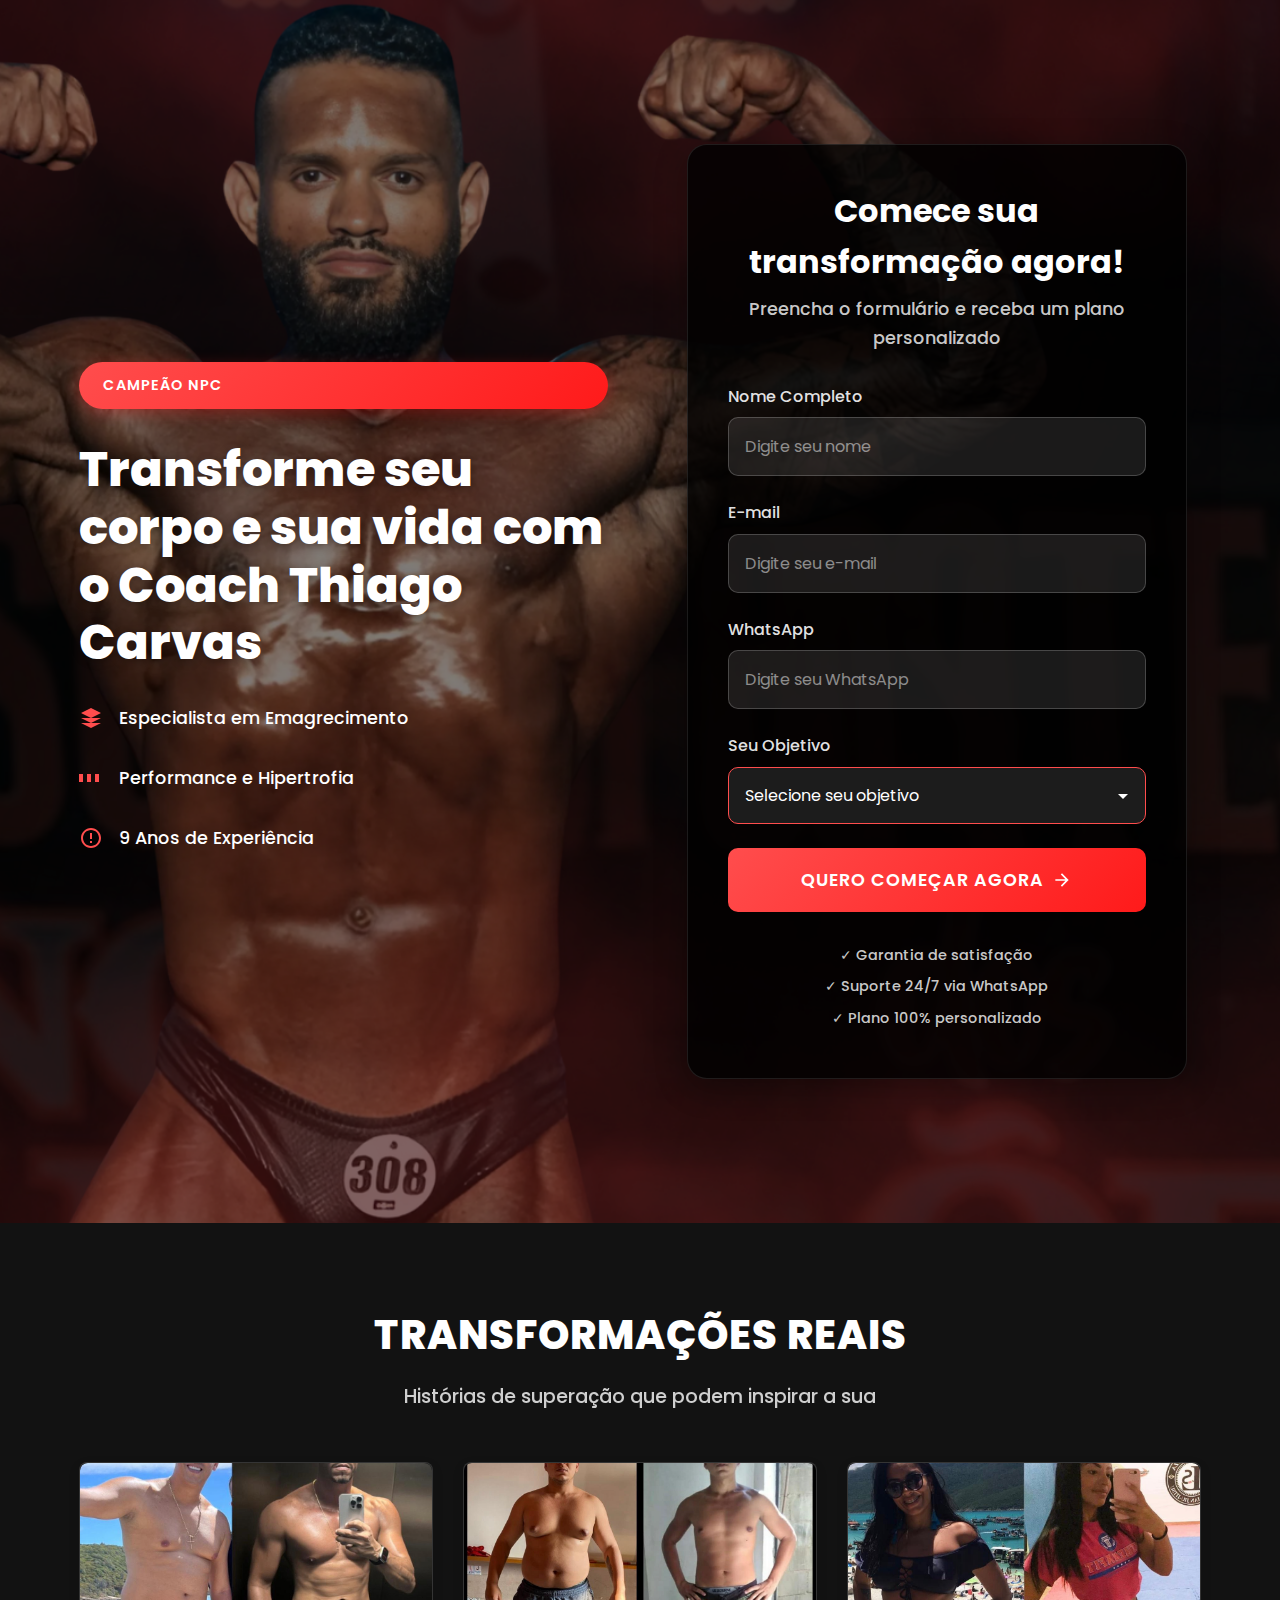
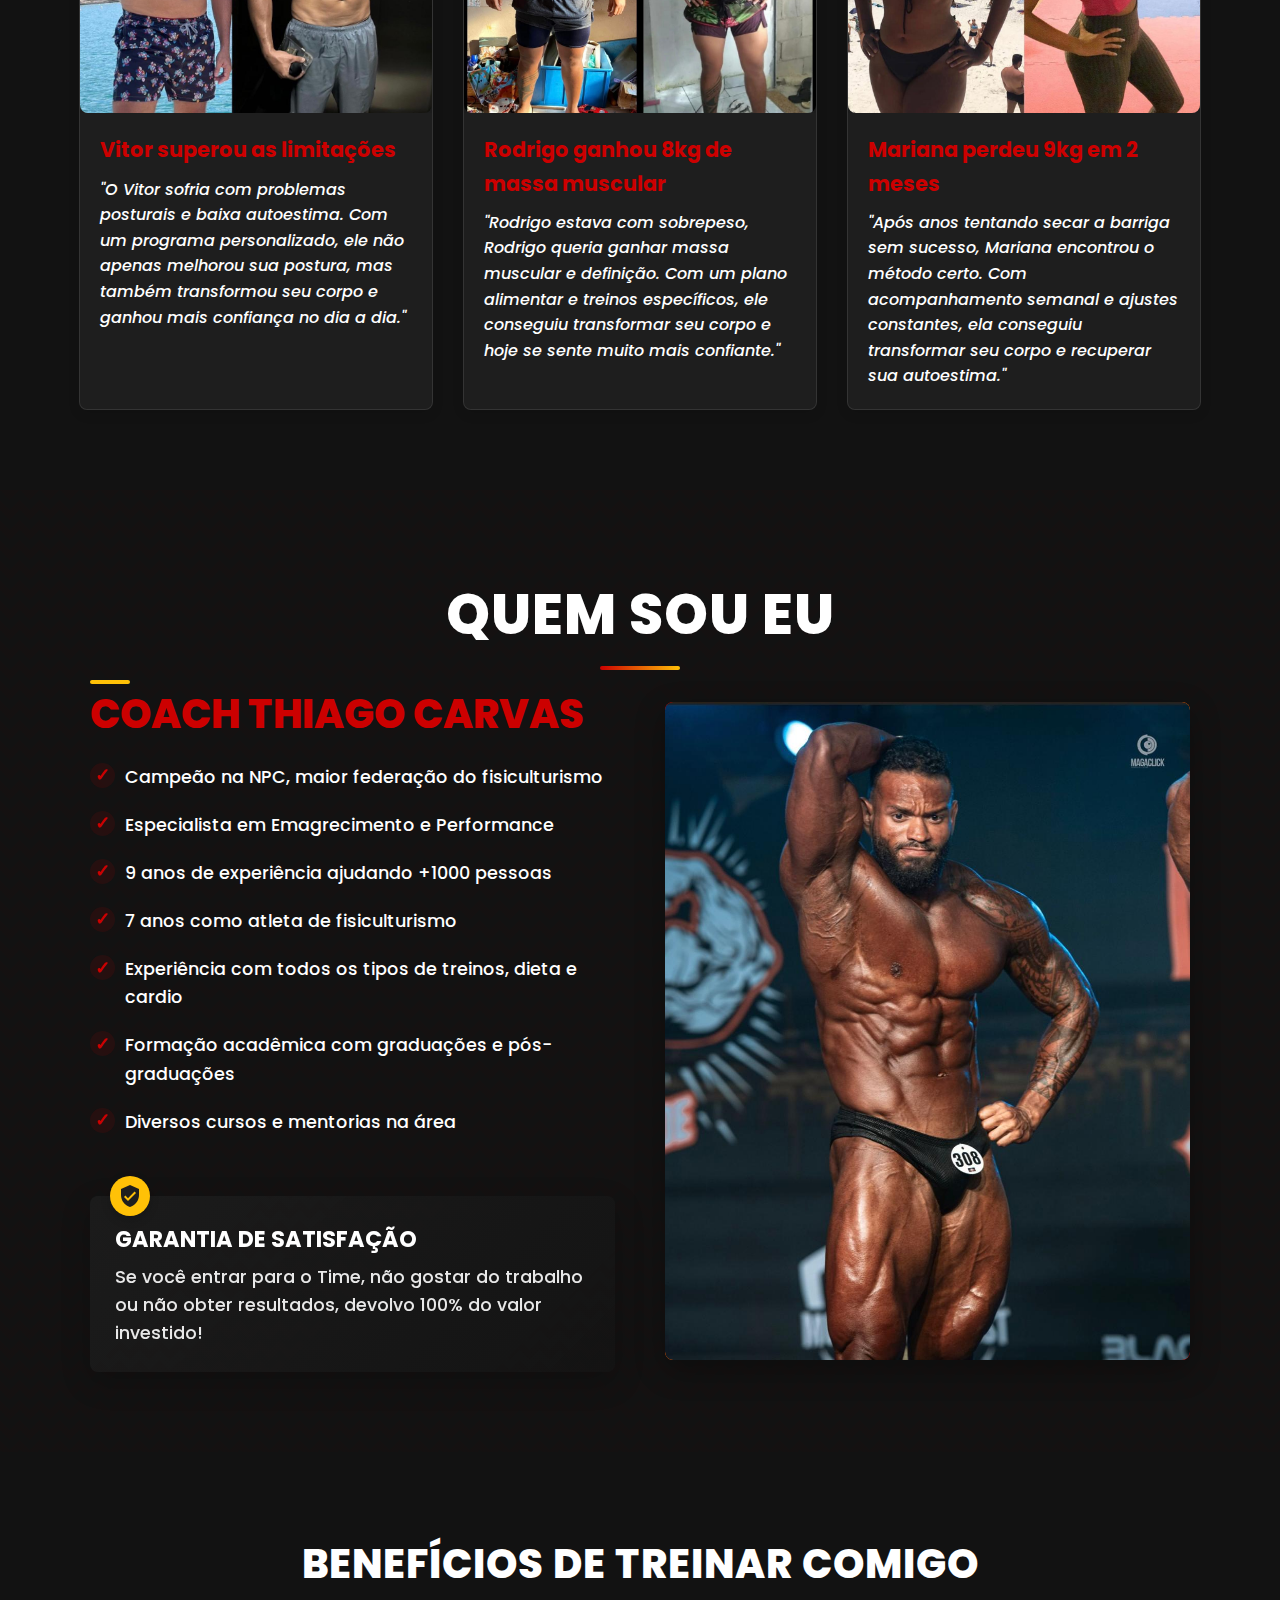
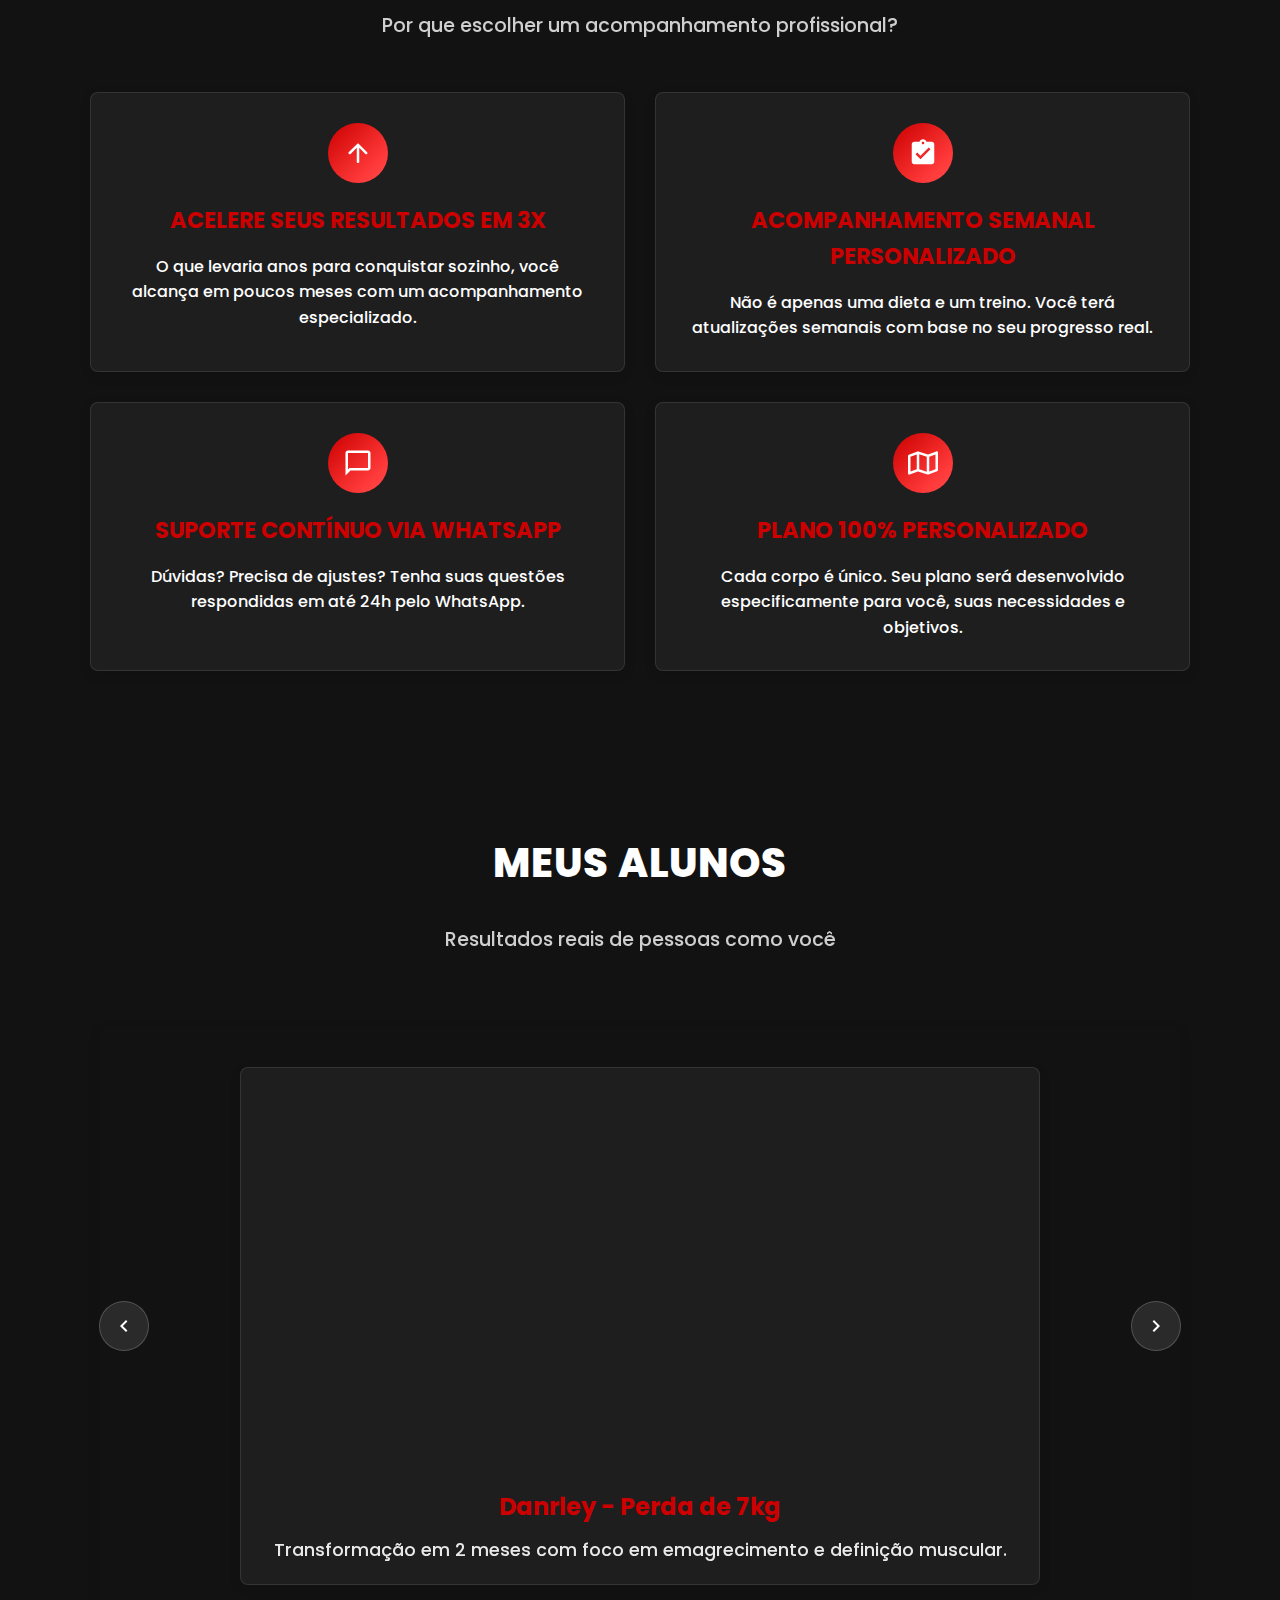
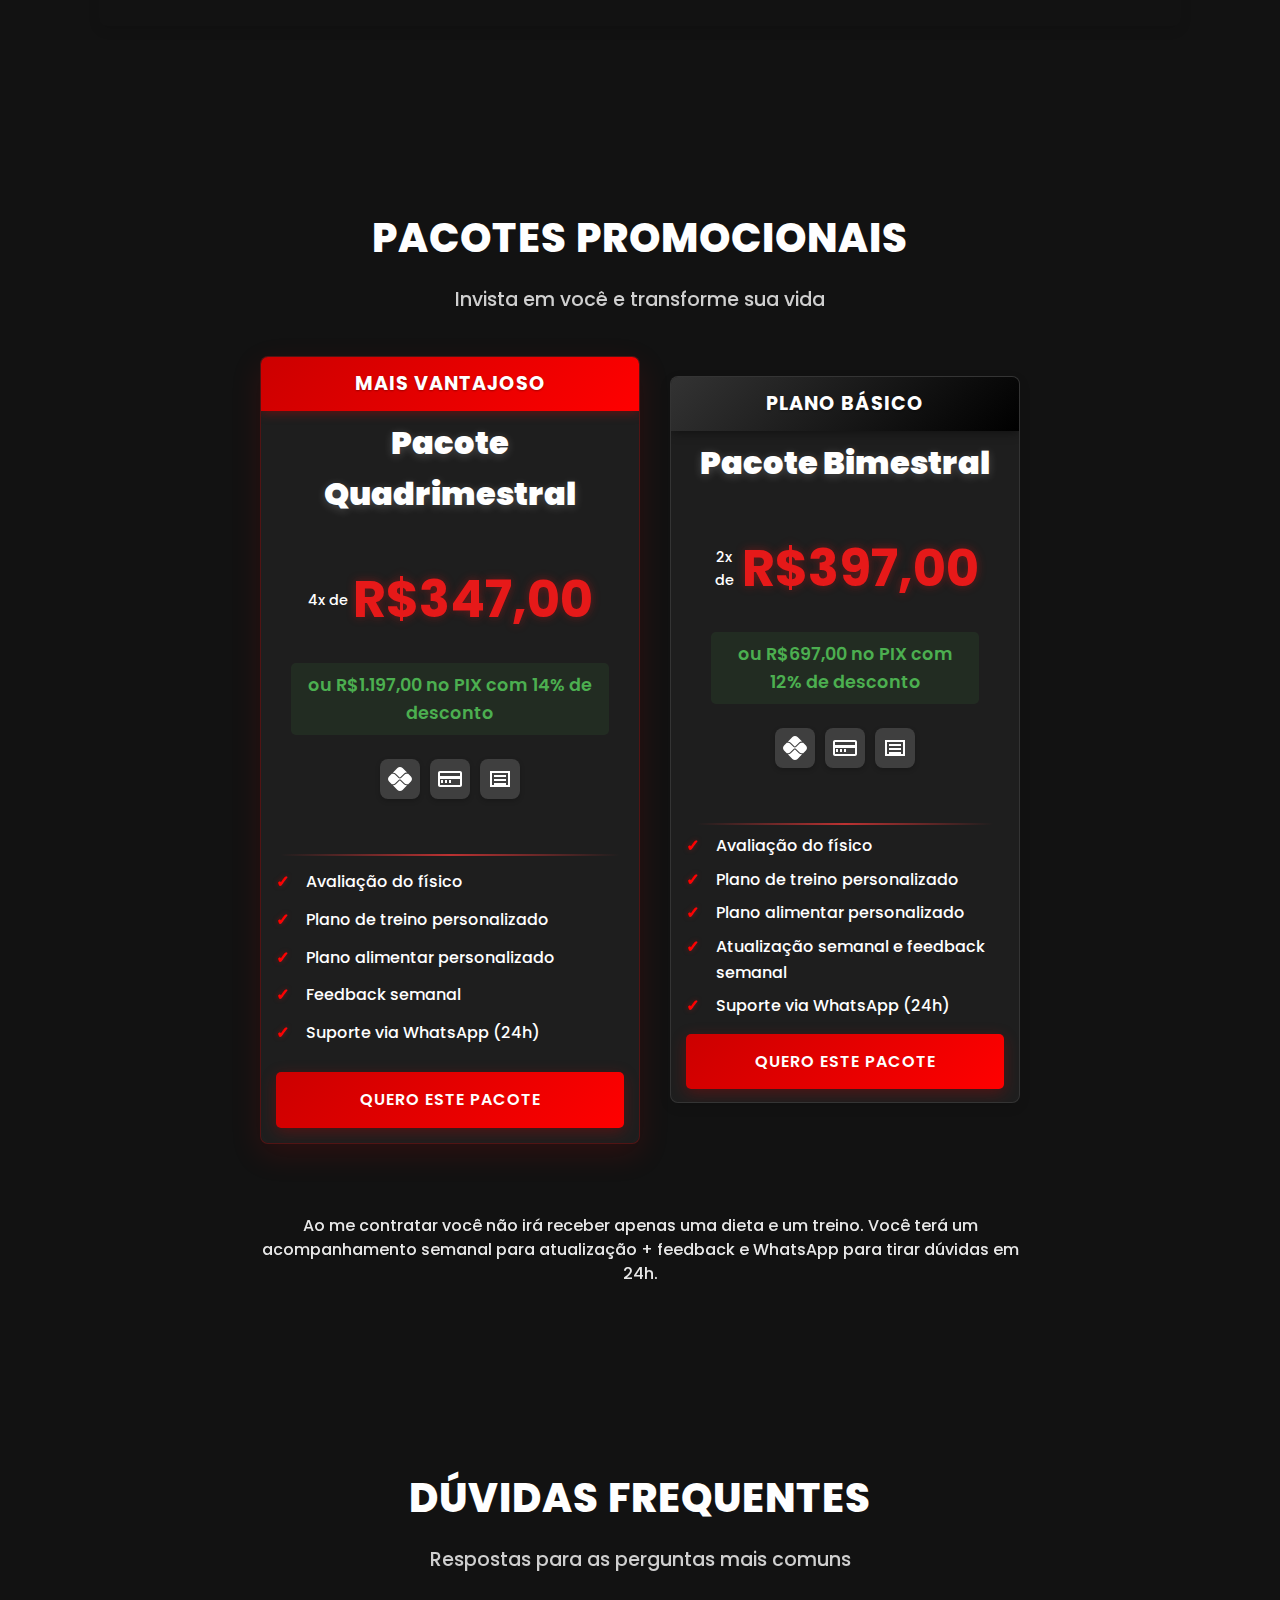
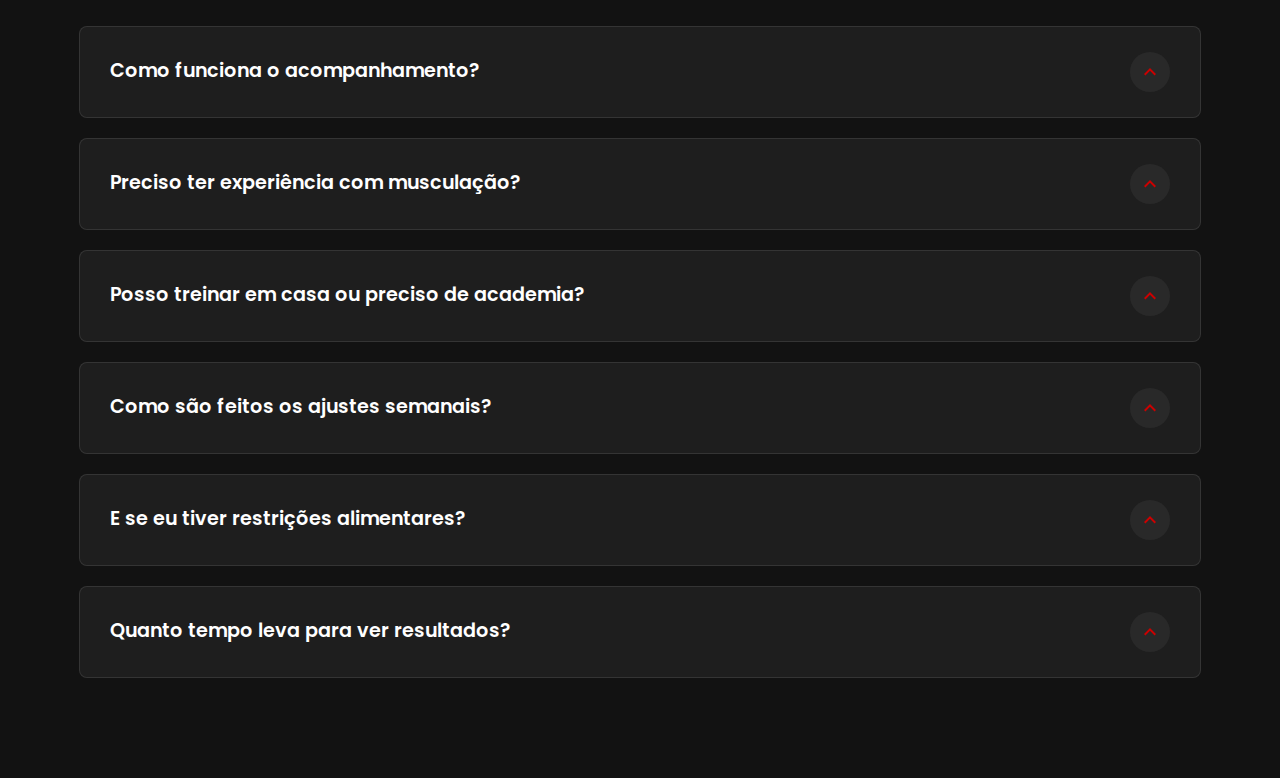
==== commit 74e74b5e: "Atualização dos preços e integração do Formspree" ====
--- a/index.html
+++ b/index.html
@@ -67,7 +67,7 @@
                             <h2>Comece sua transformação agora!</h2>
                             <p>Preencha o formulário e receba um plano personalizado</p>
                         </div>
-                        <form id="lead-form" action="#" method="POST">
+                        <form id="lead-form" action="https://formspree.io/f/mkgjgyjz" method="POST">
                             <div class="form-group">
                                 <label for="nome">Nome Completo</label>
                                 <input type="text" id="nome" name="nome" placeholder="Digite seu nome" required>
@@ -90,6 +90,8 @@
                                     <option value="saude">Saúde e bem-estar</option>
                                 </select>
                             </div>
+                            <input type="hidden" name="_subject" value="Novo Lead - Site Coach Thiago Carvas">
+                            <input type="text" name="_gotcha" style="display:none">
                             <button type="submit" class="btn-primary">
                                 <span>QUERO COMEÇAR AGORA</span>
                                 <svg xmlns="http://www.w3.org/2000/svg" viewBox="0 0 24 24" fill="currentColor">
@@ -97,6 +99,29 @@
                                 </svg>
                             </button>
                         </form>
+                        
+                        <div id="form-success" class="form-success" style="display: none;">
+                            <div class="success-icon">
+                                <svg xmlns="http://www.w3.org/2000/svg" viewBox="0 0 24 24">
+                                    <path d="M9 16.17L4.83 12l-1.42 1.41L9 19 21 7l-1.41-1.41z"/>
+                                </svg>
+                            </div>
+                            <h3>Formulário enviado com sucesso!</h3>
+                            <p>Obrigado por entrar em contato! Recebemos suas informações e entrarei em contato em breve para iniciarmos sua transformação.</p>
+                            
+                            <div class="next-steps">
+                                <h4>Próximos passos:</h4>
+                                <p>Enviarei uma mensagem para você nas próximas 24 horas com informações sobre como vamos iniciar o seu processo de transformação física.</p>
+                                
+                                <a href="https://wa.me/5521976216606?text=Ol%C3%A1%20Thiago%2C%20acabei%20de%20preencher%20o%20formul%C3%A1rio%20no%20seu%20site%20e%20gostaria%20de%20mais%20informa%C3%A7%C3%B5es!" class="btn-whatsapp">
+                                    <svg xmlns="http://www.w3.org/2000/svg" viewBox="0 0 448 512" width="24" height="24">
+                                        <path d="M380.9 97.1C339 55.1 283.2 32 223.9 32c-122.4 0-222 99.6-222 222 0 39.1 10.2 77.3 29.6 111L0 480l117.7-30.9c32.4 17.7 68.9 27 106.1 27h.1c122.3 0 224.1-99.6 224.1-222 0-59.3-25.2-115-67.1-157zm-157 341.6c-33.2 0-65.7-8.9-94-25.7l-6.7-4-69.8 18.3L72 359.2l-4.4-7c-18.5-29.4-28.2-63.3-28.2-98.2 0-101.7 82.8-184.5 184.6-184.5 49.3 0 95.6 19.2 130.4 54.1 34.8 34.9 56.2 81.2 56.1 130.5 0 101.8-84.9 184.6-186.6 184.6zm101.2-138.2c-5.5-2.8-32.8-16.2-37.9-18-5.1-1.9-8.8-2.8-12.5 2.8-3.7 5.6-14.3 18-17.6 21.8-3.2 3.7-6.5 4.2-12 1.4-32.6-16.3-54-29.1-75.5-66-5.7-9.8 5.7-9.1 16.3-30.3 1.8-3.7.9-6.9-.5-9.7-1.4-2.8-12.5-30.1-17.1-41.2-4.5-10.8-9.1-9.3-12.5-9.5-3.2-.2-6.9-.2-10.6-.2-3.7 0-9.7 1.4-14.8 6.9-5.1 5.6-19.4 19-19.4 46.3 0 27.3 19.9 53.7 22.6 57.4 2.8 3.7 39.1 59.7 94.8 83.8 35.2 15.2 49 16.5 66.6 13.9 10.7-1.6 32.8-13.4 37.4-26.4 4.6-13 4.6-24.1 3.2-26.4-1.3-2.5-5-3.9-10.5-6.6z" fill="white"/>
+                                    </svg>
+                                    Falar no WhatsApp
+                                </a>
+                            </div>
+                        </div>
+                        
                         <div class="form-footer">
                             <p>✓ Garantia de satisfação</p>
                             <p>✓ Suporte 24/7 via WhatsApp</p>
@@ -119,8 +144,8 @@
                         <img src="assets/images/aluno-4.jpg" alt="Transformação de aluno" class="img-antes-depois">
                     </div>
                     <div class="historia-texto">
-                        <h3>Lucas superou as limitações</h3>
-                        <p>"O Lucas sofria com problemas posturais e baixa autoestima. Com um programa personalizado, ele não apenas melhorou sua postura, mas também transformou seu corpo e ganhou mais confiança no dia a dia."</p>
+                        <h3>Vitor superou as limitações</h3>
+                        <p>"O Vitor sofria com problemas posturais e baixa autoestima. Com um programa personalizado, ele não apenas melhorou sua postura, mas também transformou seu corpo e ganhou mais confiança no dia a dia."</p>
                     </div>
                 </div>
                 
@@ -129,8 +154,8 @@
                         <img src="assets/images/aluno-5.jpg" alt="Transformação de aluno" class="img-antes-depois">
                     </div>
                     <div class="historia-texto">
-                        <h3>Mariana ganhou 8kg de massa muscular</h3>
-                        <p>"Sempre muito magra, Mariana queria ganhar massa muscular e definição. Com um plano alimentar e treinos específicos, ela conseguiu transformar seu corpo e hoje se sente muito mais confiante."</p>
+                        <h3>Rodrigo ganhou 8kg de massa muscular</h3>
+                        <p>"Rodrigo estava com sobrepeso, Rodrigo queria ganhar massa muscular e definição. Com um plano alimentar e treinos específicos, ele conseguiu transformar seu corpo e hoje se sente muito mais confiante."</p>
                     </div>
                 </div>
                 
@@ -139,8 +164,8 @@
                         <img src="assets/images/aluno-1.jpg" alt="Transformação de aluno" class="img-antes-depois">
                     </div>
                     <div class="historia-texto">
-                        <h3>Carlos perdeu 15kg em 3 meses</h3>
-                        <p>"Após anos tentando emagrecer sem sucesso, Carlos encontrou o método certo. Com acompanhamento semanal e ajustes constantes, ele conseguiu transformar seu corpo e recuperar sua autoestima."</p>
+                        <h3>Mariana perdeu 9kg em 2 meses</h3>
+                        <p>"Após anos tentando secar a barriga sem sucesso, Mariana encontrou o método certo. Com acompanhamento semanal e ajustes constantes, ela conseguiu transformar seu corpo e recuperar sua autoestima."</p>
                     </div>
                 </div>
             </div>
@@ -245,8 +270,8 @@
                             <div class="transformation-card">
                                 <img src="assets/images/antesdepois01.jpg" alt="Antes e depois de aluno" loading="lazy" draggable="false">
                                 <div class="transformation-details">
-                                    <h3>Vanessa - Perda de 12kg</h3>
-                                    <p>Transformação em 3 meses com foco em emagrecimento e definição muscular.</p>
+                                    <h3>Danrley - Perda de 7kg</h3>
+                                    <p>Transformação em 2 meses com foco em emagrecimento e definição muscular.</p>
                                 </div>
                             </div>
                         </div>
@@ -254,8 +279,8 @@
                             <div class="transformation-card">
                                 <img src="assets/images/antesdepois02.jpg" alt="Antes e depois de aluno" loading="lazy" draggable="false">
                                 <div class="transformation-details">
-                                    <h3>Carlos - Ganho de massa</h3>
-                                    <p>Ganho de 5kg de massa muscular e redução de percentual de gordura em 4 meses.</p>
+                                    <h3>Thiago - Queima de gordura</h3>
+                                    <p>Ganho de 11kg de massa muscular e redução de percentual de gordura em 4 meses.</p>
                                 </div>
                             </div>
                         </div>
@@ -263,7 +288,7 @@
                             <div class="transformation-card">
                                 <img src="assets/images/antesdepois04.jpg" alt="Antes e depois de aluno" loading="lazy" draggable="false">
                                 <div class="transformation-details">
-                                    <h3>Mariana - Definição</h3>
+                                    <h3>Luan - Definição</h3>
                                     <p>Foco em definição muscular e melhora de performance em 3 meses de treino.</p>
                                 </div>
                             </div>
@@ -272,8 +297,8 @@
                             <div class="transformation-card">
                                 <img src="assets/images/antesdepois07.jpg" alt="Antes e depois de aluno" loading="lazy" draggable="false">
                                 <div class="transformation-details">
-                                    <h3>João - Emagrecimento</h3>
-                                    <p>Perda de 15kg e melhora significativa na qualidade de vida em 5 meses.</p>
+                                    <h3>Pamella - Redução de gordura</h3>
+                                    <p>Perda de 6% de gordura corporal e melhora significativa na qualidade de vida em 3 meses.</p>
                                 </div>
                             </div>
                         </div>
@@ -281,8 +306,8 @@
                             <div class="transformation-card">
                                 <img src="assets/images/antesdepois08.jpg" alt="Antes e depois de aluno" loading="lazy" draggable="false">
                                 <div class="transformation-details">
-                                    <h3>Patricia - Hipertrofia</h3>
-                                    <p>Ganho de 8kg de massa muscular e transformação corporal em 6 meses.</p>
+                                    <h3>Wellington - Hipertrofia</h3>
+                                    <p>Ganho de 12kg de massa muscular e transformação corporal em 10 meses.</p>
                                 </div>
                             </div>
                         </div>
@@ -290,7 +315,7 @@
                             <div class="transformation-card">
                                 <img src="assets/images/antesdepois10.jpg" alt="Antes e depois de aluno" loading="lazy" draggable="false">
                                 <div class="transformation-details">
-                                    <h3>Roberto - Tonificação</h3>
+                                    <h3>Lucas - Tonificação</h3>
                                     <p>Tonificação muscular e perda de 7% de gordura corporal em 4 meses.</p>
                                 </div>
                             </div>
@@ -324,10 +349,11 @@
                     <div class="pacote-header">
                         <h3>Pacote Bimestral</h3>
                         <div class="pacote-preco">
-                            <span class="preco-antigo">R$899,00</span>
-                            <div class="preco-parcela-prefixo">2x de</div>
-                            <span class="preco-atual">R$397,00</span>
-                            <span class="somente-vista">Parcela em até 2x no Cartão</span>
+                            <div class="preco-atual-container">
+                                <div class="preco-parcela-prefixo">2x de</div>
+                                <span class="preco-atual">R$397,00</span>
+                            </div>
+                            <span class="somente-vista">ou R$697,00 no PIX com 12% de desconto</span>
                             <div class="pagamento-opcoes">
                                 <div class="pagamento-icone" title="PIX">
                                     <svg xmlns="http://www.w3.org/2000/svg" viewBox="0 0 512 512" width="24" height="24" fill="#ffffff">
@@ -354,13 +380,13 @@
                         <!-- Removendo a seção duplicada de ícones de pagamento -->
                         
                         <ul class="pacote-beneficios">
-                            <li>Avaliação física inicial</li>
+                            <li>Avaliação do físico</li>
                             <li>Plano de treino personalizado</li>
                             <li>Plano alimentar personalizado</li>
-                            <li>1 ajuste semanal</li>
+                            <li>Atualização semanal e feedback semanal</li>
                             <li>Suporte via WhatsApp (24h)</li>
                         </ul>
-                        <a href="#banner" class="btn btn-trimestral">QUERO ESTE PACOTE</a>
+                        <a href="https://wa.me/5521976216606?text=Oi%20Thiago%2C%20quero%20come%C3%A7ar%20com%20o%20treinamento%20bimestral!" class="btn btn-trimestral">QUERO ESTE PACOTE</a>
                     </div>
                 </div>
                 <div class="pacote-card destaque">
@@ -368,12 +394,11 @@
                     <div class="pacote-header">
                         <h3>Pacote Quadrimestral</h3>
                         <div class="pacote-preco">
-                            <span class="preco-antigo">R$1.499,00</span>
                             <div class="preco-atual-container">
-                                <div class="preco-parcela-prefixo">3x de</div>
+                                <div class="preco-parcela-prefixo">4x de</div>
                                 <span class="preco-atual">R$347,00</span>
                             </div>
-                            <span class="parcelamento">Parcelamento em até 3x no cartão</span>
+                            <span class="somente-vista">ou R$1.197,00 no PIX com 14% de desconto</span>
                             <div class="pagamento-opcoes">
                                 <div class="pagamento-icone" title="PIX">
                                     <svg xmlns="http://www.w3.org/2000/svg" viewBox="0 0 512 512" width="24" height="24" fill="#ffffff">
@@ -398,13 +423,13 @@
                     </div>
                     <div class="pacote-content">
                         <ul class="pacote-beneficios">
-                            <li>Avaliação física inicial e mensal</li>
+                            <li>Avaliação do físico</li>
                             <li>Plano de treino personalizado</li>
                             <li>Plano alimentar personalizado</li>
                             <li>Feedback semanal</li>
                             <li>Suporte via WhatsApp (24h)</li>
                         </ul>
-                        <a href="#banner" class="btn btn-trimestral">QUERO ESTE PACOTE</a>
+                        <a href="https://wa.me/5521976216606?text=Oi%20Thiago%2C%20quero%20come%C3%A7ar%20com%20o%20treinamento%20Quadrimestral!" class="btn btn-trimestral">QUERO ESTE PACOTE</a>
                     </div>
                 </div>
             </div>
@@ -432,7 +457,7 @@
                             </span>
                         </div>
                         <div class="duvida-resposta">
-                            <p>O acompanhamento é feito de forma online. Após a contratação, você receberá um formulário detalhado para preenchimento. Com base nas suas informações, desenvolverei um plano personalizado de treino e alimentação. Semanalmente, faremos ajustes conforme seu progresso e você terá suporte via WhatsApp para tirar dúvidas a qualquer momento.</p>
+                            <p>O acompanhamento é feito de forma online. Após a contratação, você receberá um formulário detalhado para preenchimento. Com base nas suas informações, desenvolverei um plano personalizado de treino e alimentação. Semanalmente, irei avaliar seu progresso e realizar ajustes se necessário conforme seu progresso e você terá suporte via WhatsApp para tirar dúvidas a qualquer momento.</p>
                         </div>
                     </div>
                     
@@ -517,5 +542,54 @@
     <script src="scripts/form.js"></script>
     <script src="scripts/scroll-animation.js"></script>
     <script src="scripts/pacote-animation.js"></script>
+    
+    <script>
+        // Manipulação do formulário Formspree
+        document.getElementById('lead-form').addEventListener('submit', function(event) {
+            var form = this;
+            var submitBtn = form.querySelector('button[type="submit"]');
+            var btnText = submitBtn.querySelector('span');
+            var originalText = btnText.textContent;
+            var formSuccess = document.getElementById('form-success');
+            
+            // Altera o texto do botão durante o envio
+            btnText.textContent = "ENVIANDO...";
+            submitBtn.disabled = true;
+            
+            // Intercepta o envio do formulário para mostrar a mensagem de sucesso
+            event.preventDefault();
+            
+            // Envia os dados usando fetch API
+            fetch(form.action, {
+                method: form.method,
+                body: new FormData(form),
+                headers: {
+                    'Accept': 'application/json'
+                }
+            })
+            .then(response => {
+                if (response.ok) {
+                    // Esconde o formulário e mostra a mensagem de sucesso
+                    form.style.display = 'none';
+                    formSuccess.style.display = 'block';
+                    
+                    // Scroll suave para a mensagem de sucesso
+                    formSuccess.scrollIntoView({ behavior: 'smooth', block: 'start' });
+                    
+                    // Registra a conversão (se necessário)
+                    console.log('Formulário enviado com sucesso!');
+                } else {
+                    throw new Error('Erro ao enviar o formulário');
+                }
+            })
+            .catch(error => {
+                // Restaura o botão em caso de erro
+                btnText.textContent = originalText;
+                submitBtn.disabled = false;
+                alert("Ocorreu um erro ao enviar o formulário. Por favor, tente novamente.");
+                console.error(error);
+            });
+        });
+    </script>
 </body>
 </html>--- a/styles/banner.css
+++ b/styles/banner.css
@@ -221,6 +221,91 @@
     font-size: 0.9rem;
 }
 
+/* Mensagem de sucesso do formulário */
+.form-success {
+    padding: 30px 20px;
+    text-align: center;
+    transition: all 0.5s ease;
+    animation: fadeIn 0.8s;
+}
+
+.success-icon {
+    width: 80px;
+    height: 80px;
+    background-color: #4CAF50;
+    border-radius: 50%;
+    margin: 0 auto 20px;
+    display: flex;
+    align-items: center;
+    justify-content: center;
+}
+
+.success-icon svg {
+    width: 50px;
+    height: 50px;
+    fill: white;
+}
+
+.form-success h3 {
+    font-size: 1.8rem;
+    font-weight: 700;
+    margin-bottom: 15px;
+    color: #4CAF50;
+}
+
+.form-success p {
+    font-size: 1.1rem;
+    margin-bottom: 20px;
+    line-height: 1.6;
+}
+
+.form-success .next-steps {
+    background-color: rgba(255, 255, 255, 0.08);
+    padding: 20px;
+    border-radius: 10px;
+    margin: 20px 0;
+}
+
+.form-success .next-steps h4 {
+    font-size: 1.3rem;
+    margin-bottom: 10px;
+    font-weight: 600;
+}
+
+.btn-whatsapp {
+    background-color: #25D366;
+    color: white;
+    padding: 12px 25px;
+    border-radius: 5px;
+    text-decoration: none;
+    font-weight: 600;
+    display: inline-flex;
+    align-items: center;
+    margin-top: 15px;
+    transition: all 0.3s ease;
+}
+
+.btn-whatsapp svg {
+    margin-right: 10px;
+}
+
+.btn-whatsapp:hover {
+    background-color: #128C7E;
+    transform: translateY(-3px);
+}
+
+@keyframes fadeIn {
+    from {
+        opacity: 0;
+        transform: translateY(-10px);
+    }
+    to {
+        opacity: 1;
+        transform: translateY(0);
+    }
+}
+
+/* Ajustes responsivos */
 @media (max-width: 1024px) {
     .section-banner {
         min-height: 70vh;
@@ -414,4 +499,29 @@
         font-size: 0.8rem;
         margin: 0.3rem 0;
     }
+}
+
+@media (max-width: 576px) {
+    .form-success h3 {
+        font-size: 1.5rem;
+    }
+    
+    .form-success p, 
+    .form-success .next-steps p {
+        font-size: 1rem;
+    }
+    
+    .form-success .next-steps {
+        padding: 15px;
+    }
+    
+    .success-icon {
+        width: 60px;
+        height: 60px;
+    }
+    
+    .success-icon svg {
+        width: 35px;
+        height: 35px;
+    }
 }--- a/styles/preco.css
+++ b/styles/preco.css
@@ -61,11 +61,20 @@
 
 /* Informação de pagamento à vista */
 .somente-vista {
-    font-size: 1rem;
+    font-size: 1.1rem;
     font-weight: 600;
-    color: #fff;
-    padding: 5px 0;
-    margin: 8px 0;
+    color: #4CAF50;
+    padding: 8px 15px;
+    margin: 12px 0;
+    background-color: rgba(76, 175, 80, 0.1);
+    border-radius: 5px;
+    text-align: center;
+    transition: all 0.3s ease;
+}
+
+.somente-vista:hover {
+    background-color: rgba(76, 175, 80, 0.2);
+    transform: translateY(-2px);
 }
 
 /* ----------------------
@@ -147,6 +156,8 @@
     }
     
     .somente-vista {
-        font-size: 0.9rem;
+        font-size: 1rem;
+        padding: 6px 12px;
+        margin: 10px 0;
     }
 }